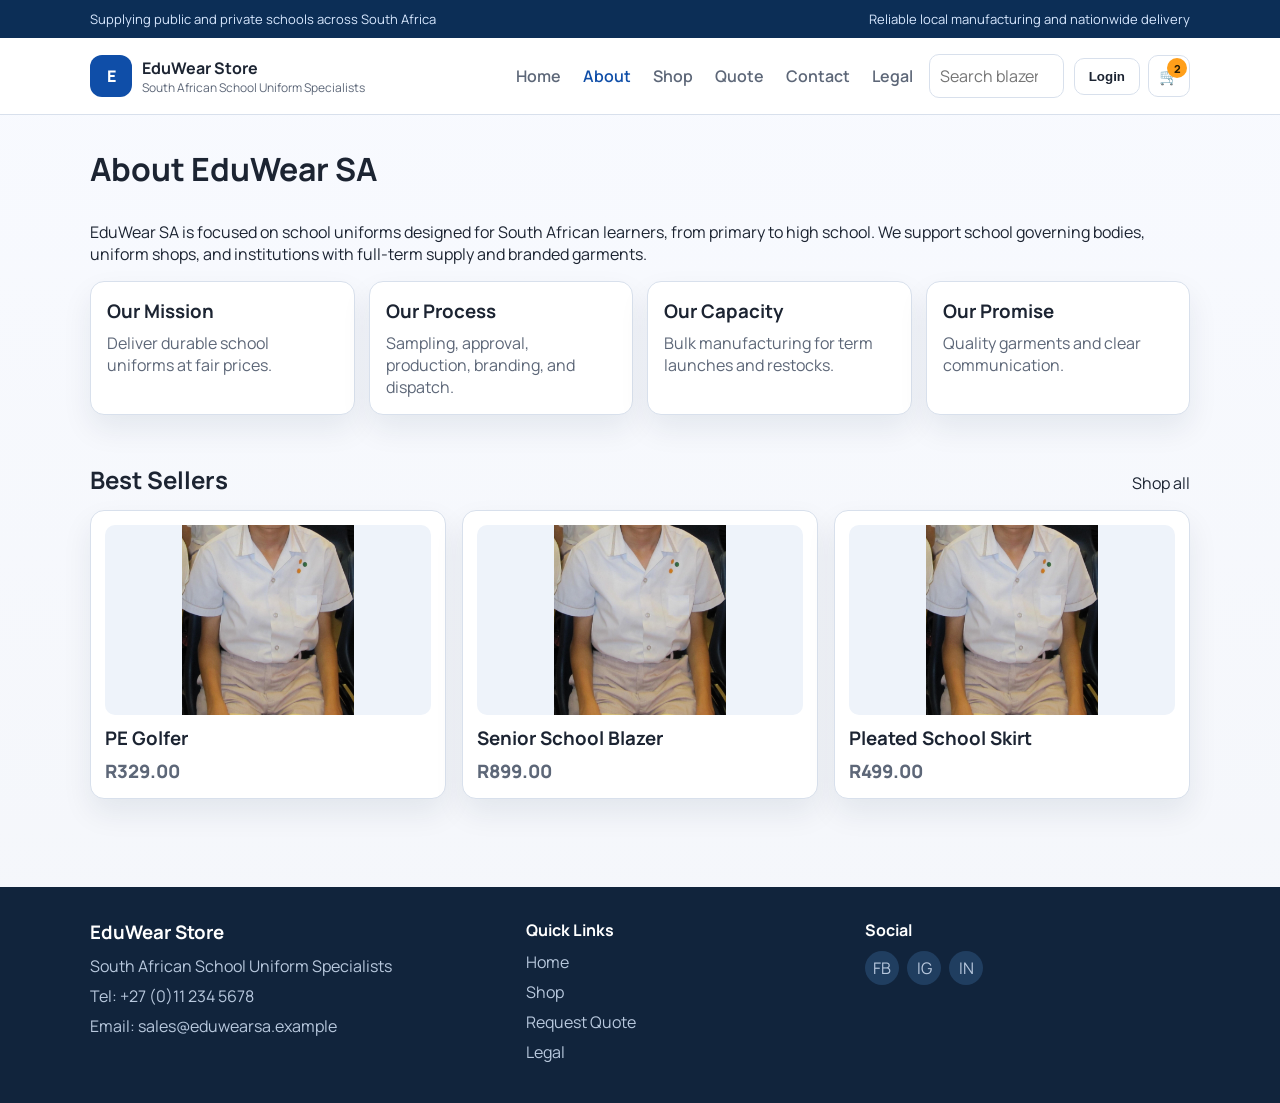
==== about.html @ 90af808d "Add files via upload" ====
<!DOCTYPE html>
<html lang="en">
<head>
  <meta charset="UTF-8">
  <meta name="viewport" content="width=device-width, initial-scale=1.0">
  <title>About | EduWear Store</title>
  <link rel="preconnect" href="https://fonts.googleapis.com">
  <link rel="preconnect" href="https://fonts.gstatic.com" crossorigin>
  <link href="https://fonts.googleapis.com/css2?family=Manrope:wght@400;500;600;700;800&display=swap" rel="stylesheet">
  <link rel="stylesheet" href="styles.css">
</head>
<body>
  <div class="topbar"><div class="container topbar-wrap"><p>Supplying public and private schools across South Africa</p><p>Reliable local manufacturing and nationwide delivery</p></div></div>
  <header class="site-header"><div class="container nav-wrap"><a class="brand" href="index.html"><span class="brand-mark">E</span><div><strong>EduWear Store</strong><small>South African School Uniform Specialists</small></div></a><button class="menu-toggle" aria-expanded="false" aria-controls="site-nav" aria-label="Toggle menu"><span></span><span></span><span></span></button><nav id="site-nav" class="site-nav"><a href="index.html">Home</a><a class="active" href="about.html">About</a><a href="shop.html">Shop</a><a href="quote.html">Quote</a><a href="contact.html">Contact</a><a href="legal.html">Legal</a></nav><div class="header-search"><input type="search" placeholder="Search blazers, jerseys, golfers..."></div><div class="nav-actions"><button class="btn btn-outline" type="button">Login</button><a class="cart-btn" href="#"><span>&#128722;</span><span class="badge">2</span></a></div></div></header>

  <main class="section">
    <div class="container">
      <div class="section-head"><h1>About EduWear SA</h1></div>
      <p>EduWear SA is focused on school uniforms designed for South African learners, from primary to high school. We support school governing bodies, uniform shops, and institutions with full-term supply and branded garments.</p>
      <div class="feature-grid top-gap"><article class="feature-card"><h3>Our Mission</h3><p>Deliver durable school uniforms at fair prices.</p></article><article class="feature-card"><h3>Our Process</h3><p>Sampling, approval, production, branding, and dispatch.</p></article><article class="feature-card"><h3>Our Capacity</h3><p>Bulk manufacturing for term launches and restocks.</p></article><article class="feature-card"><h3>Our Promise</h3><p>Quality garments and clear communication.</p></article></div>
      <section class="section top-gap"><div class="section-head"><h2>Best Sellers</h2><a href="shop.html">Shop all</a></div><div class="product-grid"><article class="product-card"><div class="product-image"><img src="assets/images/products/shirt.jpg" alt="Mock PE t-shirt"></div><h3>PE Golfer</h3><p class="price">R329.00</p></article><article class="product-card"><div class="product-image"><img src="assets/images/products/blazer.jpg" alt="Mock blazer"></div><h3>Senior School Blazer</h3><p class="price">R899.00</p></article><article class="product-card"><div class="product-image"><img src="assets/images/products/skirt.jpg" alt="Mock skirt"></div><h3>Pleated School Skirt</h3><p class="price">R499.00</p></article></div></section>
    </div>
  </main>

  <footer class="site-footer"><div class="container footer-grid"><div><h3>EduWear Store</h3><p>South African School Uniform Specialists</p><p>Tel: +27 (0)11 234 5678</p><p>Email: sales@eduwearsa.example</p></div><div><h4>Quick Links</h4><a href="index.html">Home</a><a href="shop.html">Shop</a><a href="quote.html">Request Quote</a><a href="legal.html">Legal</a></div><div><h4>Social</h4><div class="socials"><a href="#">FB</a><a href="#">IG</a><a href="#">IN</a></div></div></div></footer>
  <script src="main.js"></script>
</body>
</html>
---- styles.css ----
:root {
  --bg: #f4f6fa;
  --surface: #ffffff;
  --surface-soft: #edf2f8;
  --text: #1c2432;
  --muted: #5d6778;
  --brand: #0f4ea8;
  --brand-dark: #0b3b7d;
  --accent: #ff9f1a;
  --border: #d8e0ec;
  --shadow: 0 14px 30px rgba(15, 35, 70, 0.08);
  --radius: 14px;
}
* {
  box-sizing: border-box;
}

html, body {
  width: 100%;
  max-width: 100%;
  overflow-x: hidden;
}

img {
  max-width: 100%;
  height: auto;
  display: block;
}

body { margin: 0; font-family: "Manrope", system-ui, sans-serif; color: var(--text); background: linear-gradient(180deg, #f8faff 0%, var(--bg) 100%); }
a { color: inherit; text-decoration: none; }
.container { width: min(68.75rem, calc(100% - 2rem)); margin: 0 auto; }
.topbar { background: #0c2e56; color: #d8e8ff; font-size: 13px; }
.topbar-wrap { min-height: 38px; display: flex; gap: 12px; align-items: center; justify-content: space-between; flex-wrap: wrap; }
.topbar-wrap p { margin: 0; }
.site-header { position: sticky; top: 0; z-index: 50; background: rgba(255, 255, 255, 0.96); backdrop-filter: blur(8px); border-bottom: 1px solid var(--border); }
.nav-wrap { min-height: 76px; display: flex; align-items: center; justify-content: space-between; gap: 10px; flex-wrap: wrap; }
.nav-wrap > * { min-width: 0; }
.brand { display: inline-flex; align-items: center; gap: 10px; min-width: 0; flex: 1 1 auto; }
.brand > div { min-width: 0; }
.brand-mark { width: 42px; height: 42px; border-radius: 12px; display: grid; place-items: center; background: var(--brand); color: #fff; font-weight: 800; }
.brand small { display: block; color: var(--muted); font-size: 12px; }
.menu-toggle { width: 42px; height: 42px; border: 1px solid var(--border); border-radius: 8px; background: #fff; display: grid; place-items: center; gap: 3px; }
.menu-toggle span { display: block; width: 18px; height: 2px; background: var(--text); }
.site-nav { position: fixed; top: 76px; left: 0; right: 0; display: none; flex-direction: column; background: #fff; border-bottom: 1px solid var(--border); padding: 10px 4%; }
.site-nav.is-open { display: flex; }
.site-nav a { padding: 11px 6px; border-bottom: 1px solid #edf2f7; color: var(--muted); font-weight: 600; }
.site-nav a.active { color: var(--brand); }
.header-search { display: none; flex: 1; min-width: 0; max-width: none; }
.header-search input { flex: 1; min-width: 0; }
.nav-actions { display: inline-flex; align-items: center; gap: 8px; }
input, textarea, select { width: 100%; border: 1px solid var(--border); border-radius: 10px; padding: 10px; font: inherit; }
.btn { border: 0; border-radius: 10px; padding: 10px 14px; font-weight: 700; cursor: pointer; }
.btn-primary { background: var(--brand); color: #fff; }
.btn-primary:hover { background: var(--brand-dark); }
.btn-outline { border: 1px solid var(--border); background: #fff; color: var(--text); }
.btn-secondary { background: #15385f; color: #fff; }
.cart-btn { position: relative; width: 42px; height: 42px; border-radius: 10px; border: 1px solid var(--border); background: #fff; display: grid; place-items: center; }
.badge { position: absolute; top: 2px; right: 2px; min-width: 20px; height: 20px; border-radius: 999px; background: var(--accent); color: #291c03; font-size: 11px; font-weight: 800; display: grid; place-items: center; }
.section { padding: 32px 0; }
.section-soft { background: var(--surface-soft); }
.section-head { display: flex; align-items: baseline; justify-content: space-between; gap: 10px; }
.section-head h1, .section-head h2 { margin: 0 0 14px; }
.hero { padding: 38px 0 24px; }
.hero-grid { display: grid; gap: 16px; }
.hero h1 { margin: 10px 0; font-size: clamp(2rem, 5vw, 3.1rem); }
.eyebrow { margin: 0; color: var(--brand); font-weight: 800; }
.hero p { color: var(--muted); }
.hero-panel { background: linear-gradient(140deg, #0d3f7b, #0f62b9); color: #fff; padding: 24px; border-radius: var(--radius); box-shadow: var(--shadow); }
.hero-actions { display: flex; flex-wrap: wrap; gap: 10px; }
.category-grid, .feature-grid, .footer-grid, .checkout-grid { display: grid; gap: 14px; }
.product-grid { display: grid; grid-template-columns: repeat(auto-fit, minmax(220px, 1fr)); gap: 16px; }
.card, .category-tile, .product-card, .feature-card, .accordion-item { background: var(--surface); border: 1px solid var(--border); border-radius: var(--radius); box-shadow: var(--shadow); }
.category-tile, .feature-card, .card { padding: 16px; }
.category-tile h3, .feature-card h3 { margin: 0 0 8px; }
.category-tile p, .feature-card p, .product-card p { margin: 0; color: var(--muted); }
.product-card { padding: 14px; transition: transform 0.18s ease, box-shadow 0.18s ease; }
.product-card:hover { transform: translateY(-4px); box-shadow: 0 20px 32px rgba(13, 37, 75, 0.14); }
.product-image {
  height: 190px;
  border-radius: 10px;
  overflow: hidden;
  background: #eef3fa;
  display: flex;
  align-items: center;
  justify-content: center;
}
.product-image img {
  width: 100%;
  height: 100%;
  object-fit: contain;
  object-position: center;
  display: block;
}
.rating { margin-top: 10px; color: #e88a00; font-weight: 700; font-size: 0.9rem; }
.rating span { color: var(--muted); font-weight: 600; }
.product-card h3 { margin: 10px 0 7px; }
.product-card ul { margin: 10px 0; padding-left: 18px; color: var(--muted); }
.price { margin: 8px 0; color: var(--brand); font-size: 1.15rem; font-weight: 800; }
.actions { display: flex; gap: 8px; flex-wrap: wrap; }
.promo-strip { padding: 22px 0; }
.promo-wrap { background: linear-gradient(130deg, #123d68, #1774c8); color: #fff; border-radius: var(--radius); padding: 20px; display: flex; align-items: center; justify-content: space-between; gap: 12px; }
.shop-layout { display: flex; gap: 20px; }
.filters { flex: 0 0 280px; max-width: 280px; }
.products { flex: 1; min-width: 0; }
.filter-sidebar { padding: 14px; width: 100%; }
.filter-head { display: flex; align-items: center; justify-content: space-between; margin-bottom: 8px; }
.filter-head h2 { margin: 0; font-size: 1.05rem; }
.filter-group { border-top: 1px solid #e8eef7; padding: 10px 0; }
.filter-group summary { cursor: pointer; font-weight: 700; }
.filter-group label { display: flex; align-items: center; gap: 8px; margin: 8px 0; color: var(--muted); font-size: 14px; }
.filter-group input[type="checkbox"] { width: 15px; height: 15px; margin: 0; }
.catalog-controls { padding: 10px 12px; display: flex; align-items: center; justify-content: space-between; gap: 10px; flex-wrap: wrap; }
.catalog-controls p { margin: 0; }
.mobile-filter-btn { display: inline-flex; }
.sort-controls { display: flex; gap: 8px; flex-wrap: wrap; }
.sort-controls label { display: inline-flex; align-items: center; gap: 8px; font-size: 13px; color: var(--muted); }
.sort-controls select { width: auto; min-width: 150px; }
.chips { display: flex; gap: 8px; flex-wrap: wrap; }
.chip { border: 1px solid var(--border); border-radius: 999px; background: #fff; padding: 9px 12px; font-weight: 600; color: var(--muted); }
.chip.active { background: var(--brand); border-color: var(--brand); color: #fff; }
.breadcrumbs { display: flex; gap: 8px; align-items: center; margin-bottom: 10px; color: var(--muted); font-size: 13px; }
.form-grid { display: grid; gap: 12px; }
.form-grid label { display: grid; gap: 6px; font-weight: 600; }
.full { grid-column: 1 / -1; }
.accordion-trigger { width: 100%; border: 0; text-align: left; background: transparent; padding: 16px; cursor: pointer; font-weight: 800; }
.accordion-content { display: none; padding: 0 16px 16px; color: var(--muted); }
.accordion-item.open .accordion-content { display: block; }
.site-footer { margin-top: 24px; background: #11243c; color: #dbe7f7; padding: 32px 0; }
.site-footer h3, .site-footer h4 { margin: 0 0 10px; color: #fff; }
.site-footer p, .site-footer a { display: block; margin: 0 0 8px; color: #b8c8dd; }
.socials { display: flex; gap: 8px; }
.socials a { width: 34px; height: 34px; border-radius: 50%; background: #203e60; display: grid; place-items: center; }
.modal { position: fixed; inset: 0; display: none; align-items: center; justify-content: center; background: rgba(5, 16, 33, 0.56); z-index: 70; padding: 16px; }
.modal.show { display: flex; }
.modal-panel { width: min(520px, 100%); background: #fff; border: 1px solid var(--border); border-radius: var(--radius); padding: 18px; }
.modal-close { float: right; border: 0; background: transparent; font-size: 24px; cursor: pointer; }
.top-gap { margin-top: 16px; }

@media (max-width: 767px) {
  body {
    font-size: 15px;
  }

  .container { width: min(68.75rem, calc(100% - 1.5rem)); }

  .topbar-wrap {
    justify-content: center;
    text-align: center;
    min-height: 34px;
  }

  .topbar-wrap p:last-child {
    display: none;
  }

  .nav-wrap {
    min-height: 70px;
    gap: 8px;
  }

  .brand {
    min-width: 0;
  }

  .brand small {
    font-size: 11px;
  }

  .btn,
  .chip,
  input,
  select,
  textarea {
    min-height: 44px;
  }

  .section {
    padding: 24px 0;
  }

  .hero {
    padding: 26px 0 16px;
  }

  .hero h1 {
    font-size: clamp(1.55rem, 6vw, 2.2rem);
  }

  .hero-actions .btn {
    flex: 1 1 100%;
    text-align: center;
  }

  .promo-wrap {
    flex-direction: column;
    align-items: flex-start;
  }

  .promo-wrap .btn {
    width: 100%;
    text-align: center;
  }

  .site-nav {
    top: 70px;
    max-height: calc(100vh - 70px);
    overflow-y: auto;
    box-shadow: 0 12px 24px rgba(9, 27, 57, 0.16);
  }

  .product-image {
    height: 180px;
  }

  .actions {
    display: flex;
    flex-direction: column;
    width: 100%;
    gap: 8px;
  }

  .actions .btn {
    width: 100%;
    min-width: 0;
    min-height: 42px;
    text-align: center;
    display: inline-flex;
    align-items: center;
    justify-content: center;
    white-space: nowrap;
    font-size: 15px;
    line-height: 1;
  }

  .actions .btn-primary {
    color: #ffffff;
  }

  .chips {
    flex-wrap: nowrap;
    overflow-x: auto;
    padding-bottom: 4px;
    scrollbar-width: thin;
  }

  .chip {
    white-space: nowrap;
  }

  .shop-layout #shop-filters {
    display: none;
    max-width: 100%;
  }

  .shop-layout #shop-filters.is-open {
    display: block;
  }

  .catalog-controls {
    align-items: stretch;
  }

  .catalog-controls p {
    width: 100%;
  }

  .sort-controls {
    width: 100%;
  }

  .sort-controls label {
    width: 100%;
  }

  .sort-controls select {
    min-width: 0;
    width: 100%;
  }

  .site-footer {
    padding-bottom: 26px;
  }
}

@media (min-width: 768px) {
  .menu-toggle { display: none; }
  .site-nav { position: static; display: flex; flex-direction: row; border: 0; padding: 0; background: transparent; gap: 10px; min-width: 0; }
  .site-nav a { border: 0; padding: 8px 6px; }
  .nav-wrap { flex-wrap: nowrap; }
  .header-search { display: block; }
  .hero-grid { grid-template-columns: 1.25fr 1fr; align-items: center; }
  .category-grid { grid-template-columns: repeat(5, minmax(0, 1fr)); }
  .feature-grid { grid-template-columns: repeat(4, minmax(0, 1fr)); }
  .footer-grid { grid-template-columns: 1.3fr 1fr 1fr; }
  .mobile-filter-btn { display: none; }
  .shop-layout #shop-filters { display: block; }
  .filter-sidebar { position: sticky; top: 98px; }
  .form-grid.cols-2, .checkout-grid { grid-template-columns: repeat(2, minmax(0, 1fr)); }
}

@media (max-width: 900px) {
  .shop-layout {
    flex-direction: column;
  }

  .filters {
    width: 100%;
    max-width: 100%;
    flex: 1;
  }
}

@media (min-width: 901px) {
  .shop-layout {
    align-items: flex-start;
  }
}
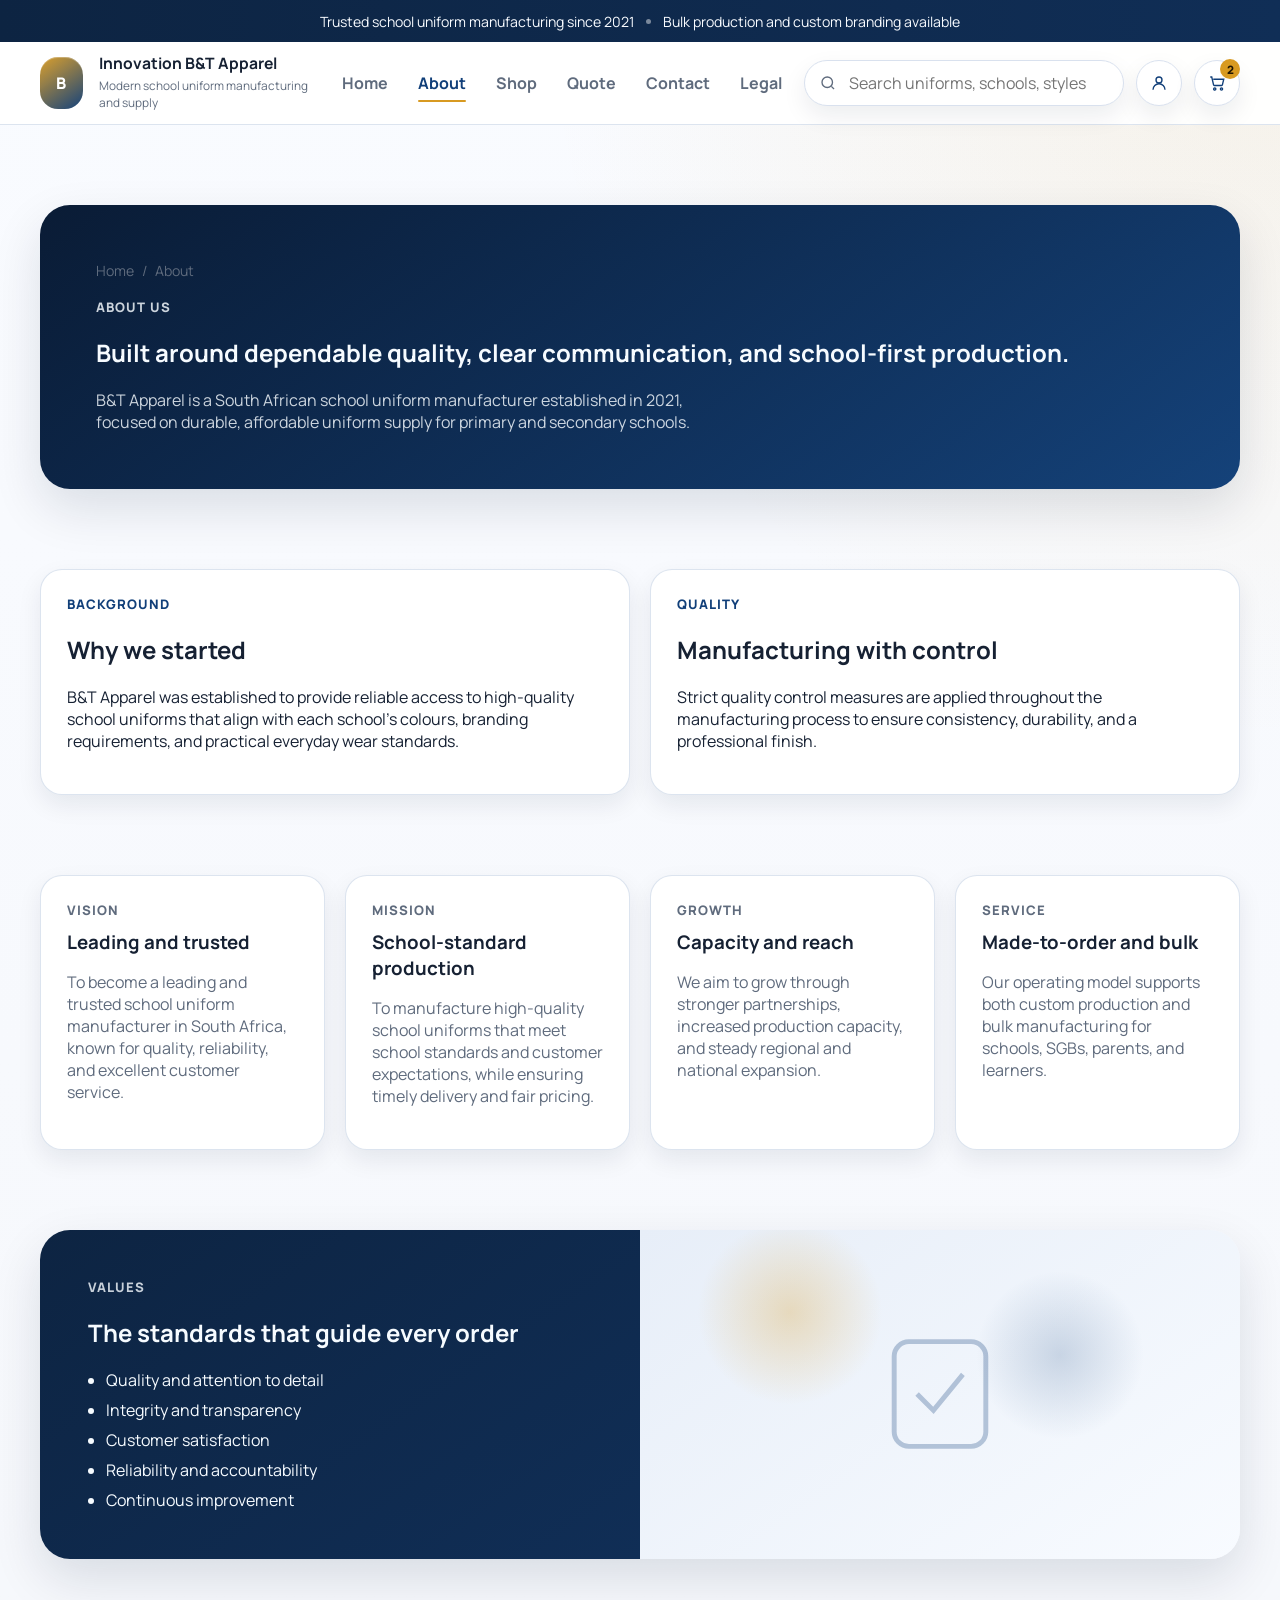
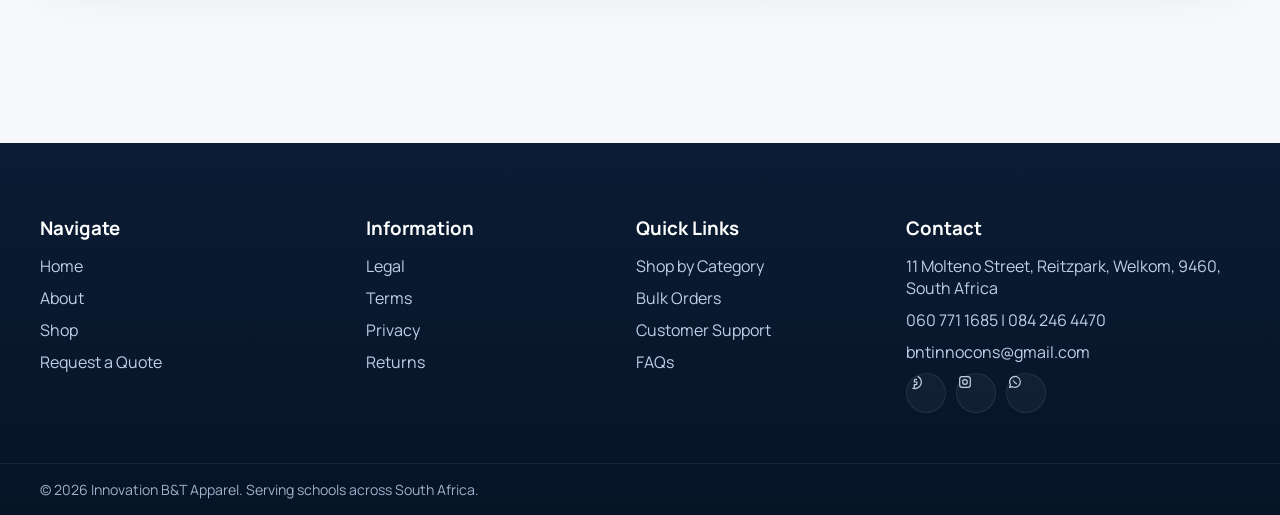
==== commit dbf704ad: "Add files via upload" ====
--- a/about.html
+++ b/about.html
@@ -3,29 +3,146 @@
 <head>
   <meta charset="UTF-8">
   <meta name="viewport" content="width=device-width, initial-scale=1.0">
-  <title>About | EduWear Store</title>
+  <title>About | B&amp;T Apparel</title>
   <link rel="preconnect" href="https://fonts.googleapis.com">
   <link rel="preconnect" href="https://fonts.gstatic.com" crossorigin>
   <link href="https://fonts.googleapis.com/css2?family=Manrope:wght@400;500;600;700;800&display=swap" rel="stylesheet">
   <link rel="stylesheet" href="styles.css">
 </head>
 <body>
-  <div class="topbar"><div class="container topbar-wrap"><p>Supplying public and private schools across South Africa</p><p>Reliable local manufacturing and nationwide delivery</p></div></div>
-  <header class="site-header"><div class="container nav-wrap"><a class="brand" href="index.html"><span class="brand-mark">E</span><div><strong>EduWear Store</strong><small>South African School Uniform Specialists</small></div></a><button class="menu-toggle" aria-expanded="false" aria-controls="site-nav" aria-label="Toggle menu"><span></span><span></span><span></span></button><nav id="site-nav" class="site-nav"><a href="index.html">Home</a><a class="active" href="about.html">About</a><a href="shop.html">Shop</a><a href="quote.html">Quote</a><a href="contact.html">Contact</a><a href="legal.html">Legal</a></nav><div class="header-search"><input type="search" placeholder="Search blazers, jerseys, golfers..."></div><div class="nav-actions"><button class="btn btn-outline" type="button">Login</button><a class="cart-btn" href="#"><span>&#128722;</span><span class="badge">2</span></a></div></div></header>
+  <div class="promo-bar">
+    <div class="container promo-inner">
+      <p>Trusted school uniform manufacturing since 2021</p>
+      <span class="promo-divider" aria-hidden="true"></span>
+      <p>Bulk production and custom branding available</p>
+    </div>
+  </div>
 
-  <main class="section">
-    <div class="container">
-      <div class="section-head"><h1>About EduWear SA</h1></div>
-      <p>EduWear SA is focused on school uniforms designed for South African learners, from primary to high school. We support school governing bodies, uniform shops, and institutions with full-term supply and branded garments.</p>
-      <div class="feature-grid top-gap"><article class="feature-card"><h3>Our Mission</h3><p>Deliver durable school uniforms at fair prices.</p></article><article class="feature-card"><h3>Our Process</h3><p>Sampling, approval, production, branding, and dispatch.</p></article><article class="feature-card"><h3>Our Capacity</h3><p>Bulk manufacturing for term launches and restocks.</p></article><article class="feature-card"><h3>Our Promise</h3><p>Quality garments and clear communication.</p></article></div>
-      <section class="section top-gap"><div class="section-head"><h2>Best Sellers</h2><a href="shop.html">Shop all</a></div><div class="product-grid"><article class="product-card"><div class="product-image"><img src="assets/images/products/shirt.jpg" alt="Mock PE t-shirt"></div><h3>PE Golfer</h3><p class="price">R329.00</p></article><article class="product-card"><div class="product-image"><img src="assets/images/products/blazer.jpg" alt="Mock blazer"></div><h3>Senior School Blazer</h3><p class="price">R899.00</p></article><article class="product-card"><div class="product-image"><img src="assets/images/products/skirt.jpg" alt="Mock skirt"></div><h3>Pleated School Skirt</h3><p class="price">R499.00</p></article></div></section>
+  <header class="site-header">
+    <div class="container header-shell">
+      <a class="brand" href="index.html"><span class="brand-mark">B</span><span class="brand-copy"><strong>Innovation B&amp;T Apparel</strong><small>Modern school uniform manufacturing and supply</small></span></a>
+      <nav class="nav-links" aria-label="Primary">
+        <a href="index.html">Home</a>
+        <a class="active" href="about.html">About</a>
+        <a href="shop.html">Shop</a>
+        <a href="quote.html">Quote</a>
+        <a href="contact.html">Contact</a>
+        <a href="legal.html">Legal</a>
+      </nav>
+      <div class="header-tools">
+        <label class="search-shell"><svg viewBox="0 0 24 24" fill="none" stroke="currentColor" stroke-width="1.8"><circle cx="11" cy="11" r="7"></circle><path d="m20 20-3.5-3.5"></path></svg><input type="search" placeholder="Search uniforms, schools, styles"></label>
+        <button class="icon-btn" type="button" aria-label="Account"><svg viewBox="0 0 24 24" fill="none" stroke="currentColor" stroke-width="1.8"><path d="M20 21a8 8 0 0 0-16 0"></path><circle cx="12" cy="8" r="4"></circle></svg></button>
+        <a class="icon-btn cart-btn" href="#" aria-label="Cart"><svg viewBox="0 0 24 24" fill="none" stroke="currentColor" stroke-width="1.8"><circle cx="9" cy="20" r="1.5"></circle><circle cx="18" cy="20" r="1.5"></circle><path d="M3 4h2l2.4 10.5a1 1 0 0 0 1 .8h9.8a1 1 0 0 0 1-.8L21 7H7"></path></svg><span class="badge">2</span></a>
+      </div>
+      <div class="mobile-actions">
+        <a class="icon-btn cart-btn" href="#" aria-label="Cart"><svg viewBox="0 0 24 24" fill="none" stroke="currentColor" stroke-width="1.8"><circle cx="9" cy="20" r="1.5"></circle><circle cx="18" cy="20" r="1.5"></circle><path d="M3 4h2l2.4 10.5a1 1 0 0 0 1 .8h9.8a1 1 0 0 0 1-.8L21 7H7"></path></svg><span class="badge">2</span></a>
+        <button class="menu-toggle" type="button" aria-label="Open menu" aria-expanded="false" data-menu-toggle><span></span><span></span><span></span></button>
+      </div>
     </div>
+  </header>
+
+  <aside class="drawer" data-mobile-drawer>
+    <div class="drawer-backdrop" data-drawer-backdrop></div>
+    <div class="drawer-panel">
+      <div class="drawer-top"><div class="brand-copy"><strong>Innovation B&amp;T Apparel</strong><small>School uniform eCommerce</small></div><button class="drawer-close" type="button" data-drawer-close aria-label="Close menu">&times;</button></div>
+      <label class="drawer-search"><svg viewBox="0 0 24 24" fill="none" stroke="currentColor" stroke-width="1.8"><circle cx="11" cy="11" r="7"></circle><path d="m20 20-3.5-3.5"></path></svg><input type="search" placeholder="Search uniforms"></label>
+      <nav class="drawer-nav" aria-label="Mobile navigation">
+        <a href="index.html" data-drawer-link>Home</a>
+        <a href="about.html" data-drawer-link>About</a>
+        <a href="shop.html" data-drawer-link>Shop</a>
+        <a href="quote.html" data-drawer-link>Quote</a>
+        <a href="contact.html" data-drawer-link>Contact</a>
+        <a href="legal.html" data-drawer-link>Legal</a>
+      </nav>
+    </div>
+  </aside>
+
+  <main class="page-main">
+    <section class="section-tight">
+      <div class="container">
+        <div class="hero-banner">
+          <div class="breadcrumbs"><a href="index.html">Home</a><span>/</span><span>About</span></div>
+          <p class="section-label">About Us</p>
+          <h1>Built around dependable quality, clear communication, and school-first production.</h1>
+          <p>B&amp;T Apparel is a South African school uniform manufacturer established in 2021, focused on durable, affordable uniform supply for primary and secondary schools.</p>
+        </div>
+      </div>
+    </section>
+
+    <section class="section-tight">
+      <div class="container info-grid">
+        <article class="card">
+          <p class="section-label">Background</p>
+          <h2>Why we started</h2>
+          <p>B&amp;T Apparel was established to provide reliable access to high-quality school uniforms that align with each school&rsquo;s colours, branding requirements, and practical everyday wear standards.</p>
+        </article>
+        <article class="card">
+          <p class="section-label">Quality</p>
+          <h2>Manufacturing with control</h2>
+          <p>Strict quality control measures are applied throughout the manufacturing process to ensure consistency, durability, and a professional finish.</p>
+        </article>
+      </div>
+    </section>
+
+    <section class="section-tight">
+      <div class="container feature-grid">
+        <article class="feature-card">
+          <p class="section-label">Vision</p>
+          <h3>Leading and trusted</h3>
+          <p>To become a leading and trusted school uniform manufacturer in South Africa, known for quality, reliability, and excellent customer service.</p>
+        </article>
+        <article class="feature-card">
+          <p class="section-label">Mission</p>
+          <h3>School-standard production</h3>
+          <p>To manufacture high-quality school uniforms that meet school standards and customer expectations, while ensuring timely delivery and fair pricing.</p>
+        </article>
+        <article class="feature-card">
+          <p class="section-label">Growth</p>
+          <h3>Capacity and reach</h3>
+          <p>We aim to grow through stronger partnerships, increased production capacity, and steady regional and national expansion.</p>
+        </article>
+        <article class="feature-card">
+          <p class="section-label">Service</p>
+          <h3>Made-to-order and bulk</h3>
+          <p>Our operating model supports both custom production and bulk manufacturing for schools, SGBs, parents, and learners.</p>
+        </article>
+      </div>
+    </section>
+
+    <section class="section-tight">
+      <div class="container">
+        <div class="split-section">
+          <div class="split-copy">
+            <p class="section-label">Values</p>
+            <h2>The standards that guide every order</h2>
+            <ul class="list-clean">
+              <li>Quality and attention to detail</li>
+              <li>Integrity and transparency</li>
+              <li>Customer satisfaction</li>
+              <li>Reliability and accountability</li>
+              <li>Continuous improvement</li>
+            </ul>
+          </div>
+          <div class="split-media" aria-hidden="true">
+            <svg viewBox="0 0 220 220" fill="none" stroke="currentColor" stroke-width="6"><rect x="54" y="46" width="112" height="128" rx="18"></rect><path d="m82 110 20 20 36-44"></path></svg>
+          </div>
+        </div>
+      </div>
+    </section>
   </main>
 
-  <footer class="site-footer"><div class="container footer-grid"><div><h3>EduWear Store</h3><p>South African School Uniform Specialists</p><p>Tel: +27 (0)11 234 5678</p><p>Email: sales@eduwearsa.example</p></div><div><h4>Quick Links</h4><a href="index.html">Home</a><a href="shop.html">Shop</a><a href="quote.html">Request Quote</a><a href="legal.html">Legal</a></div><div><h4>Social</h4><div class="socials"><a href="#">FB</a><a href="#">IG</a><a href="#">IN</a></div></div></div></footer>
+  <footer class="site-footer">
+    <div class="container footer-main">
+      <div class="footer-grid">
+        <div class="footer-block"><h3>Navigate</h3><a href="index.html">Home</a><a href="about.html">About</a><a href="shop.html">Shop</a><a href="quote.html">Request a Quote</a></div>
+        <div class="footer-block"><h3>Information</h3><a href="legal.html">Legal</a><a href="legal/terms.html">Terms</a><a href="legal/privacy.html">Privacy</a><a href="legal/returns.html">Returns</a></div>
+        <div class="footer-block"><h3>Quick Links</h3><a href="shop.html">Shop by Category</a><a href="quote.html">Bulk Orders</a><a href="contact.html">Customer Support</a><a href="legal/faq.html">FAQs</a></div>
+        <div class="footer-block"><h3>Contact</h3><p>11 Molteno Street, Reitzpark, Welkom, 9460, South Africa</p><p>060 771 1685 | 084 246 4470</p><p>bntinnocons@gmail.com</p><div class="social-row"><a class="social-link" href="#" aria-label="Facebook"><svg viewBox="0 0 24 24" fill="none" stroke="currentColor" stroke-width="1.8"><path d="M15 8h-2a2 2 0 0 0-2 2v2h4l-.6 4H11v5"></path><path d="M16 3.5A9.5 9.5 0 1 1 8 21"></path></svg></a><a class="social-link" href="#" aria-label="Instagram"><svg viewBox="0 0 24 24" fill="none" stroke="currentColor" stroke-width="1.8"><rect x="4" y="4" width="16" height="16" rx="4"></rect><circle cx="12" cy="12" r="3.5"></circle><path d="M17.5 6.5h.01"></path></svg></a><a class="social-link" href="#" aria-label="WhatsApp"><svg viewBox="0 0 24 24" fill="none" stroke="currentColor" stroke-width="1.8"><path d="M20 12a8 8 0 0 1-11.7 7L4 20l1.2-4.1A8 8 0 1 1 20 12Z"></path><path d="M9.5 9.5c1 3 2.5 4.5 5.5 5.5"></path></svg></a></div></div>
+      </div>
+    </div>
+    <div class="copyright-strip"><div class="container">© 2026 Innovation B&amp;T Apparel. Serving schools across South Africa.</div></div>
+  </footer>
+
   <script src="main.js"></script>
 </body>
-</html>
-
-
-
+</html>
--- a/styles.css
+++ b/styles.css
@@ -1,318 +1,1346 @@
 :root {
-  --bg: #f4f6fa;
+  --bg: #f5f7fb;
   --surface: #ffffff;
-  --surface-soft: #edf2f8;
-  --text: #1c2432;
-  --muted: #5d6778;
-  --brand: #0f4ea8;
-  --brand-dark: #0b3b7d;
-  --accent: #ff9f1a;
-  --border: #d8e0ec;
-  --shadow: 0 14px 30px rgba(15, 35, 70, 0.08);
-  --radius: 14px;
-}
+  --surface-alt: #e9eef7;
+  --surface-dark: #0d2442;
+  --surface-dark-2: #102e56;
+  --text: #162133;
+  --muted: #5f6b7d;
+  --line: #d9e1ee;
+  --primary: #113f79;
+  --primary-strong: #0b2f5a;
+  --accent: #d89a21;
+  --accent-strong: #be8212;
+  --success: #1c8a68;
+  --shadow-sm: 0 10px 24px rgba(8, 24, 48, 0.08);
+  --shadow-md: 0 20px 50px rgba(8, 24, 48, 0.12);
+  --radius-sm: 14px;
+  --radius-md: 22px;
+  --radius-lg: 30px;
+  --container: min(1200px, calc(100% - 32px));
+  --space-1: 8px;
+  --space-2: 12px;
+  --space-3: 16px;
+  --space-4: 20px;
+  --space-5: 28px;
+  --space-6: 40px;
+  --space-7: 56px;
+  --space-8: 72px;
+}
+
 * {
   box-sizing: border-box;
 }
 
-html, body {
+html,
+body {
   width: 100%;
   max-width: 100%;
   overflow-x: hidden;
 }
 
-img {
+body {
+  margin: 0;
+  font-family: "Manrope", "Segoe UI", sans-serif;
+  color: var(--text);
+  background:
+    radial-gradient(circle at top right, rgba(216, 154, 33, 0.1), transparent 30%),
+    linear-gradient(180deg, #f9fbff 0%, var(--bg) 100%);
+}
+
+img,
+svg {
+  display: block;
   max-width: 100%;
+}
+
+a {
+  color: inherit;
+  text-decoration: none;
+}
+
+button,
+input,
+textarea,
+select {
+  font: inherit;
+}
+
+button {
+  cursor: pointer;
+}
+
+a:focus-visible,
+button:focus-visible,
+input:focus-visible,
+select:focus-visible,
+textarea:focus-visible,
+summary:focus-visible {
+  outline: 3px solid rgba(216, 154, 33, 0.35);
+  outline-offset: 2px;
+}
+
+.container {
+  width: var(--container);
+  margin: 0 auto;
+}
+
+.promo-bar {
+  background: linear-gradient(90deg, var(--surface-dark), var(--surface-dark-2));
+  color: #f8fbff;
+  font-size: 0.88rem;
+}
+
+.promo-inner {
+  min-height: 42px;
+  display: flex;
+  align-items: center;
+  justify-content: center;
+  gap: var(--space-2);
+  text-align: center;
+}
+
+.promo-inner p {
+  margin: 0;
+  white-space: nowrap;
+}
+
+.promo-divider {
+  width: 5px;
+  height: 5px;
+  border-radius: 50%;
+  background: rgba(255, 255, 255, 0.45);
+}
+
+.site-header {
+  position: sticky;
+  top: 0;
+  z-index: 100;
+  background: rgba(255, 255, 255, 0.95);
+  border-bottom: 1px solid rgba(217, 225, 238, 0.9);
+  backdrop-filter: blur(12px);
+}
+
+.header-shell {
+  min-height: 82px;
+  display: grid;
+  grid-template-columns: auto 1fr auto;
+  gap: var(--space-3);
+  align-items: center;
+}
+
+.brand {
+  display: inline-flex;
+  align-items: center;
+  gap: var(--space-3);
+  min-width: 0;
+}
+
+.brand-mark {
+  width: 52px;
+  height: 52px;
+  border-radius: 18px;
+  display: grid;
+  place-items: center;
+  font-weight: 800;
+  color: #fff;
+  background:
+    linear-gradient(145deg, rgba(216, 154, 33, 0.95), rgba(17, 63, 121, 0.98));
+  box-shadow: inset 0 1px 0 rgba(255, 255, 255, 0.28);
+}
+
+.brand-copy {
+  min-width: 0;
+}
+
+.brand-copy strong {
+  display: block;
+  font-size: 0.98rem;
+  line-height: 1.1;
+}
+
+.brand-copy small {
+  display: block;
+  margin-top: 4px;
+  color: var(--muted);
+  font-size: 0.74rem;
+}
+
+.nav-links {
+  display: none;
+  align-items: center;
+  justify-content: center;
+  gap: clamp(10px, 1.4vw, 18px);
+}
+
+.nav-links a {
+  padding: 10px 6px;
+  color: var(--muted);
+  font-weight: 700;
+  position: relative;
+}
+
+.nav-links a.active,
+.nav-links a:hover {
+  color: var(--primary);
+}
+
+.nav-links a.active::after,
+.nav-links a:hover::after {
+  content: "";
+  position: absolute;
+  left: 6px;
+  right: 6px;
+  bottom: 2px;
+  height: 2px;
+  border-radius: 999px;
+  background: var(--accent);
+}
+
+.header-tools {
+  display: none;
+  align-items: center;
+  gap: var(--space-2);
+}
+
+.search-shell {
+  display: flex;
+  align-items: center;
+  gap: var(--space-2);
+  min-width: min(320px, 32vw);
+  padding: 0 14px;
+  height: 46px;
+  border: 1px solid var(--line);
+  border-radius: 999px;
+  background: #fff;
+  box-shadow: var(--shadow-sm);
+}
+
+.search-shell svg {
+  width: 18px;
+  height: 18px;
+  color: var(--muted);
+  flex: 0 0 auto;
+}
+
+.search-shell input {
+  width: 100%;
+  border: 0;
+  padding: 0;
+  background: transparent;
+  color: var(--text);
+}
+
+.icon-btn {
+  width: 46px;
+  height: 46px;
+  border: 1px solid var(--line);
+  border-radius: 999px;
+  display: grid;
+  place-items: center;
+  background: #fff;
+  box-shadow: var(--shadow-sm);
+  color: var(--primary);
+}
+
+.icon-btn svg {
+  width: 18px;
+  height: 18px;
+}
+
+.cart-btn {
+  position: relative;
+}
+
+.badge {
+  position: absolute;
+  top: -2px;
+  right: -1px;
+  min-width: 20px;
+  height: 20px;
+  padding: 0 4px;
+  border-radius: 999px;
+  display: grid;
+  place-items: center;
+  background: var(--accent);
+  color: #1e1402;
+  font-size: 0.72rem;
+  font-weight: 800;
+}
+
+.mobile-actions {
+  display: inline-flex;
+  align-items: center;
+  gap: var(--space-2);
+}
+
+.menu-toggle {
+  width: 46px;
+  height: 46px;
+  border: 1px solid var(--line);
+  border-radius: 14px;
+  background: #fff;
+  display: grid;
+  place-items: center;
+  gap: 4px;
+  box-shadow: var(--shadow-sm);
+}
+
+.menu-toggle span {
+  width: 18px;
+  height: 2px;
+  border-radius: 999px;
+  background: var(--text);
+}
+
+.drawer {
+  position: fixed;
+  inset: 0;
+  z-index: 120;
+  visibility: hidden;
+  pointer-events: none;
+}
+
+.drawer.is-open {
+  visibility: visible;
+  pointer-events: auto;
+}
+
+.drawer-backdrop {
+  position: absolute;
+  inset: 0;
+  background: rgba(8, 22, 42, 0.48);
+  opacity: 0;
+  transition: opacity 0.25s ease;
+}
+
+.drawer-panel {
+  position: absolute;
+  top: 0;
+  right: 0;
+  width: min(92vw, 360px);
+  height: 100%;
+  padding: 24px;
+  background: #fff;
+  box-shadow: var(--shadow-md);
+  transform: translateX(100%);
+  transition: transform 0.25s ease;
+  display: flex;
+  flex-direction: column;
+  gap: var(--space-4);
+}
+
+.drawer.is-open .drawer-backdrop {
+  opacity: 1;
+}
+
+.drawer.is-open .drawer-panel {
+  transform: translateX(0);
+}
+
+.drawer-top {
+  display: flex;
+  align-items: center;
+  justify-content: space-between;
+  gap: var(--space-3);
+}
+
+.drawer-close {
+  width: 42px;
+  height: 42px;
+  border-radius: 12px;
+  border: 1px solid var(--line);
+  background: #fff;
+}
+
+.drawer-nav {
+  display: grid;
+  gap: 4px;
+}
+
+.drawer-nav a {
+  padding: 12px 0;
+  border-bottom: 1px solid var(--line);
+  font-weight: 700;
+}
+
+.drawer-search {
+  display: flex;
+  align-items: center;
+  gap: 10px;
+  border: 1px solid var(--line);
+  border-radius: 999px;
+  padding: 0 14px;
+  height: 48px;
+  background: var(--bg);
+}
+
+.drawer-search input {
+  width: 100%;
+  border: 0;
+  background: transparent;
+  padding: 0;
+}
+
+.page-main {
+  padding: var(--space-6) 0 var(--space-8);
+}
+
+.section {
+  padding: var(--space-7) 0;
+}
+
+.section-tight {
+  padding: var(--space-6) 0;
+}
+
+.surface-panel {
+  background: rgba(255, 255, 255, 0.88);
+  border: 1px solid rgba(217, 225, 238, 0.85);
+  border-radius: var(--radius-md);
+  box-shadow: var(--shadow-sm);
+}
+
+.card,
+.feature-card,
+.category-tile,
+.step-card,
+.footer-card {
+  background: var(--surface);
+  border: 1px solid rgba(217, 225, 238, 0.9);
+  border-radius: var(--radius-md);
+  box-shadow: var(--shadow-sm);
+}
+
+.card,
+.feature-card,
+.category-tile,
+.step-card {
+  padding: clamp(18px, 2vw, 28px);
+}
+
+.top-gap {
+  margin-top: var(--space-4);
+}
+
+.section-label {
+  margin: 0 0 10px;
+  color: var(--primary);
+  font-size: 0.82rem;
+  font-weight: 800;
+  letter-spacing: 0.08em;
+  text-transform: uppercase;
+}
+
+.section-head {
+  display: flex;
+  flex-wrap: wrap;
+  align-items: end;
+  justify-content: space-between;
+  gap: var(--space-3);
+  margin-bottom: var(--space-5);
+}
+
+.section-head h1,
+.section-head h2,
+.section-head h3 {
+  margin: 0;
+  line-height: 1.1;
+  letter-spacing: -0.02em;
+}
+
+.section-head p {
+  margin: 10px 0 0;
+  max-width: 58ch;
+  color: var(--muted);
+}
+
+.section-link {
+  color: var(--primary);
+  font-weight: 800;
+}
+
+.title-stack {
+  display: grid;
+  gap: 8px;
+}
+
+.title-rule {
+  width: 86px;
+  height: 3px;
+  border-radius: 999px;
+  background: linear-gradient(90deg, var(--accent), rgba(216, 154, 33, 0));
+}
+
+.hero-shell {
+  position: relative;
+  overflow: hidden;
+  border-radius: var(--radius-lg);
+  min-height: clamp(480px, 70vw, 620px);
+  background:
+    linear-gradient(120deg, rgba(9, 26, 51, 0.82), rgba(17, 63, 121, 0.5)),
+    radial-gradient(circle at top right, rgba(216, 154, 33, 0.22), transparent 30%),
+    linear-gradient(140deg, #102847, #1a4c88 58%, #214d7c);
+  box-shadow: var(--shadow-md);
+}
+
+.hero-shell::before,
+.hero-shell::after {
+  content: "";
+  position: absolute;
+  border-radius: 50%;
+  background: rgba(255, 255, 255, 0.07);
+}
+
+.hero-shell::before {
+  width: 280px;
+  height: 280px;
+  top: -70px;
+  right: -40px;
+}
+
+.hero-shell::after {
+  width: 180px;
+  height: 180px;
+  bottom: 50px;
+  left: 18%;
+}
+
+.hero-shell .container {
+  position: relative;
+  z-index: 1;
+  min-height: inherit;
+  display: grid;
+  align-items: center;
+}
+
+.hero-layout {
+  display: grid;
+  gap: var(--space-5);
+  padding: clamp(28px, 4vw, 48px) 0;
+}
+
+.hero-copy {
+  max-width: 44ch;
+  color: #f6fbff;
+}
+
+.hero-copy h1 {
+  margin: 0 0 14px;
+  font-size: clamp(2.1rem, 5vw, 4.2rem);
+  line-height: 0.98;
+}
+
+.hero-copy p {
+  margin: 0;
+  color: rgba(246, 251, 255, 0.86);
+  font-size: clamp(1rem, 1.4vw, 1.14rem);
+}
+
+.hero-card {
+  width: min(100%, 430px);
+  margin-left: auto;
+  padding: clamp(20px, 3vw, 32px);
+  background: rgba(255, 255, 255, 0.96);
+  border: 1px solid rgba(255, 255, 255, 0.7);
+  border-radius: var(--radius-lg);
+  box-shadow: var(--shadow-md);
+}
+
+.hero-card h2 {
+  margin: 0 0 12px;
+  font-size: clamp(1.4rem, 2vw, 2rem);
+}
+
+.hero-card p {
+  margin: 0 0 18px;
+  color: var(--muted);
+}
+
+.btn-row {
+  display: flex;
+  flex-wrap: wrap;
+  gap: 12px;
+}
+
+.btn {
+  min-height: 48px;
+  padding: 12px 18px;
+  border-radius: 999px;
+  border: 1px solid transparent;
+  font-weight: 800;
+  display: inline-flex;
+  align-items: center;
+  justify-content: center;
+  gap: 8px;
+  transition: transform 0.18s ease, box-shadow 0.18s ease, background 0.18s ease, color 0.18s ease;
+}
+
+.btn:hover {
+  transform: translateY(-1px);
+}
+
+.btn-primary {
+  background: var(--primary);
+  color: #fff;
+  box-shadow: 0 14px 28px rgba(17, 63, 121, 0.22);
+}
+
+.btn-primary:hover {
+  background: var(--primary-strong);
+}
+
+.btn-secondary {
+  background: transparent;
+  color: var(--primary);
+  border-color: rgba(17, 63, 121, 0.2);
+}
+
+.btn-secondary:hover {
+  background: rgba(17, 63, 121, 0.06);
+}
+
+.btn-accent {
+  background: var(--accent);
+  color: #241600;
+  box-shadow: 0 14px 28px rgba(216, 154, 33, 0.25);
+}
+
+.btn-accent:hover {
+  background: var(--accent-strong);
+}
+
+.chip-row {
+  display: flex;
+  gap: var(--space-3);
+  overflow-x: auto;
+  padding-bottom: 6px;
+  scrollbar-width: thin;
+}
+
+.chip-row::-webkit-scrollbar {
+  height: 6px;
+}
+
+.chip-row::-webkit-scrollbar-thumb {
+  background: rgba(17, 63, 121, 0.2);
+  border-radius: 999px;
+}
+
+.category-tile {
+  min-width: 150px;
+  display: grid;
+  gap: 12px;
+  align-content: start;
+}
+
+.icon-wrap {
+  width: 46px;
+  height: 46px;
+  border-radius: 14px;
+  display: grid;
+  place-items: center;
+  background: rgba(17, 63, 121, 0.08);
+  color: var(--primary);
+}
+
+.icon-wrap svg {
+  width: 22px;
+  height: 22px;
+}
+
+.category-tile strong {
+  display: block;
+  line-height: 1.2;
+}
+
+.category-tile span {
+  color: var(--muted);
+  font-size: 0.9rem;
+}
+
+.audience-grid,
+.feature-grid,
+.stats-grid,
+.footer-grid {
+  display: grid;
+  gap: var(--space-4);
+}
+
+.audience-card {
+  display: grid;
+  gap: var(--space-4);
+}
+
+.audience-hero {
+  width: 64px;
+  height: 64px;
+  border-radius: 20px;
+  display: grid;
+  place-items: center;
+  background: linear-gradient(145deg, rgba(17, 63, 121, 0.1), rgba(216, 154, 33, 0.16));
+  color: var(--primary);
+}
+
+.audience-hero svg {
+  width: 30px;
+  height: 30px;
+}
+
+.audience-card h3,
+.feature-card h3,
+.product-card h3,
+.step-card h3,
+.footer-card h3 {
+  margin: 0;
+}
+
+.audience-card p,
+.feature-card p,
+.product-card p,
+.step-card p,
+.muted {
+  color: var(--muted);
+}
+
+.product-grid {
+  display: grid;
+  gap: var(--space-4);
+}
+
+.product-card {
+  overflow: hidden;
+}
+
+.product-media {
+  aspect-ratio: 4 / 3;
+  border-bottom: 1px solid rgba(217, 225, 238, 0.9);
+  background:
+    linear-gradient(145deg, rgba(17, 63, 121, 0.08), rgba(216, 154, 33, 0.14)),
+    linear-gradient(180deg, #f6f8fc, #e8eef7);
+  position: relative;
+}
+
+.product-media svg {
+  position: absolute;
+  inset: 0;
+  margin: auto;
+  width: 84px;
+  height: 84px;
+  color: rgba(17, 63, 121, 0.42);
+}
+
+.product-body {
+  padding: 20px;
+  display: grid;
+  gap: 12px;
+}
+
+.product-meta {
+  display: flex;
+  flex-wrap: wrap;
+  gap: 8px;
+  font-size: 0.86rem;
+  color: var(--muted);
+}
+
+.price {
+  margin: 0;
+  color: var(--primary);
+  font-size: 1.08rem;
+  font-weight: 800;
+}
+
+.split-section {
+  display: grid;
+  gap: 0;
+  overflow: hidden;
+  border-radius: var(--radius-lg);
+  box-shadow: var(--shadow-md);
+}
+
+.split-copy {
+  padding: clamp(24px, 4vw, 48px);
+  background: linear-gradient(145deg, var(--surface-dark), var(--surface-dark-2));
+  color: #f6fbff;
+}
+
+.split-copy p {
+  color: rgba(246, 251, 255, 0.8);
+}
+
+.split-media {
+  min-height: 280px;
+  background:
+    radial-gradient(circle at 25% 25%, rgba(216, 154, 33, 0.28), transparent 18%),
+    radial-gradient(circle at 70% 38%, rgba(17, 63, 121, 0.18), transparent 18%),
+    linear-gradient(145deg, #e7eef8, #f8fbff);
+  position: relative;
+}
+
+.split-media svg {
+  position: absolute;
+  inset: 0;
+  margin: auto;
+  width: min(180px, 42%);
   height: auto;
+  color: rgba(17, 63, 121, 0.28);
+}
+
+.steps-band {
+  background: linear-gradient(135deg, #0d2442, #163a68);
+  color: #f6fbff;
+}
+
+.steps-grid {
+  display: grid;
+  gap: var(--space-4);
+}
+
+.step-card {
+  background: rgba(255, 255, 255, 0.04);
+  border-color: rgba(255, 255, 255, 0.08);
+  box-shadow: none;
+}
+
+.step-number {
+  margin-bottom: 18px;
+  color: rgba(216, 154, 33, 0.92);
+  font-size: clamp(2rem, 4vw, 3.3rem);
+  font-weight: 800;
+  line-height: 1;
+}
+
+.help-band {
+  background: linear-gradient(90deg, rgba(216, 154, 33, 0.16), rgba(216, 154, 33, 0.28));
+  border-top: 1px solid rgba(216, 154, 33, 0.35);
+  border-bottom: 1px solid rgba(216, 154, 33, 0.35);
+}
+
+.help-wrap {
+  display: flex;
+  flex-wrap: wrap;
+  align-items: center;
+  justify-content: space-between;
+  gap: var(--space-3);
+  padding: 22px 0;
+}
+
+.hero-banner {
+  padding: clamp(28px, 5vw, 56px);
+  border-radius: var(--radius-lg);
+  background:
+    linear-gradient(145deg, rgba(9, 26, 51, 0.88), rgba(17, 63, 121, 0.78)),
+    linear-gradient(135deg, #102847, #214d7c);
+  color: #f6fbff;
+  box-shadow: var(--shadow-md);
+}
+
+.hero-banner p {
+  margin: 14px 0 0;
+  max-width: 60ch;
+  color: rgba(246, 251, 255, 0.82);
+}
+
+.breadcrumbs {
+  display: flex;
+  flex-wrap: wrap;
+  gap: 8px;
+  align-items: center;
+  margin-bottom: 18px;
+  color: var(--muted);
+  font-size: 0.88rem;
+}
+
+.shop-layout {
+  display: grid;
+  gap: var(--space-5);
+}
+
+.shop-shell {
+  display: grid;
+  grid-template-rows: auto 1fr;
+  gap: var(--space-5);
+}
+
+.shop-topbar {
+  min-width: 0;
+}
+
+.shop-main {
+  display: grid;
+  grid-template-columns: 1fr;
+  gap: var(--space-5);
+  min-width: 0;
+}
+
+.filter-toggle {
+  width: 100%;
+  justify-content: center;
+}
+
+.filter-card {
+  padding: 20px;
+}
+
+.filter-head {
+  display: flex;
+  align-items: center;
+  justify-content: space-between;
+  gap: var(--space-3);
+  margin-bottom: 8px;
+}
+
+.filter-head h2 {
+  margin: 0;
+  font-size: 1.04rem;
+}
+
+.filter-group {
+  border-top: 1px solid rgba(217, 225, 238, 0.9);
+  padding: 14px 0;
+}
+
+.filter-group summary {
+  cursor: pointer;
+  font-weight: 800;
+  list-style: none;
+}
+
+.filter-group summary::-webkit-details-marker {
+  display: none;
+}
+
+.filter-group label {
+  display: flex;
+  align-items: center;
+  gap: 10px;
+  margin-top: 12px;
+  color: var(--muted);
+  font-size: 0.94rem;
+}
+
+.filter-group input[type="checkbox"] {
+  width: 16px;
+  height: 16px;
+  margin: 0;
+  accent-color: var(--primary);
+}
+
+.filters-mobile {
+  display: none;
+}
+
+.filters-mobile.is-open {
   display: block;
 }
 
-body { margin: 0; font-family: "Manrope", system-ui, sans-serif; color: var(--text); background: linear-gradient(180deg, #f8faff 0%, var(--bg) 100%); }
-a { color: inherit; text-decoration: none; }
-.container { width: min(68.75rem, calc(100% - 2rem)); margin: 0 auto; }
-.topbar { background: #0c2e56; color: #d8e8ff; font-size: 13px; }
-.topbar-wrap { min-height: 38px; display: flex; gap: 12px; align-items: center; justify-content: space-between; flex-wrap: wrap; }
-.topbar-wrap p { margin: 0; }
-.site-header { position: sticky; top: 0; z-index: 50; background: rgba(255, 255, 255, 0.96); backdrop-filter: blur(8px); border-bottom: 1px solid var(--border); }
-.nav-wrap { min-height: 76px; display: flex; align-items: center; justify-content: space-between; gap: 10px; flex-wrap: wrap; }
-.nav-wrap > * { min-width: 0; }
-.brand { display: inline-flex; align-items: center; gap: 10px; min-width: 0; flex: 1 1 auto; }
-.brand > div { min-width: 0; }
-.brand-mark { width: 42px; height: 42px; border-radius: 12px; display: grid; place-items: center; background: var(--brand); color: #fff; font-weight: 800; }
-.brand small { display: block; color: var(--muted); font-size: 12px; }
-.menu-toggle { width: 42px; height: 42px; border: 1px solid var(--border); border-radius: 8px; background: #fff; display: grid; place-items: center; gap: 3px; }
-.menu-toggle span { display: block; width: 18px; height: 2px; background: var(--text); }
-.site-nav { position: fixed; top: 76px; left: 0; right: 0; display: none; flex-direction: column; background: #fff; border-bottom: 1px solid var(--border); padding: 10px 4%; }
-.site-nav.is-open { display: flex; }
-.site-nav a { padding: 11px 6px; border-bottom: 1px solid #edf2f7; color: var(--muted); font-weight: 600; }
-.site-nav a.active { color: var(--brand); }
-.header-search { display: none; flex: 1; min-width: 0; max-width: none; }
-.header-search input { flex: 1; min-width: 0; }
-.nav-actions { display: inline-flex; align-items: center; gap: 8px; }
-input, textarea, select { width: 100%; border: 1px solid var(--border); border-radius: 10px; padding: 10px; font: inherit; }
-.btn { border: 0; border-radius: 10px; padding: 10px 14px; font-weight: 700; cursor: pointer; }
-.btn-primary { background: var(--brand); color: #fff; }
-.btn-primary:hover { background: var(--brand-dark); }
-.btn-outline { border: 1px solid var(--border); background: #fff; color: var(--text); }
-.btn-secondary { background: #15385f; color: #fff; }
-.cart-btn { position: relative; width: 42px; height: 42px; border-radius: 10px; border: 1px solid var(--border); background: #fff; display: grid; place-items: center; }
-.badge { position: absolute; top: 2px; right: 2px; min-width: 20px; height: 20px; border-radius: 999px; background: var(--accent); color: #291c03; font-size: 11px; font-weight: 800; display: grid; place-items: center; }
-.section { padding: 32px 0; }
-.section-soft { background: var(--surface-soft); }
-.section-head { display: flex; align-items: baseline; justify-content: space-between; gap: 10px; }
-.section-head h1, .section-head h2 { margin: 0 0 14px; }
-.hero { padding: 38px 0 24px; }
-.hero-grid { display: grid; gap: 16px; }
-.hero h1 { margin: 10px 0; font-size: clamp(2rem, 5vw, 3.1rem); }
-.eyebrow { margin: 0; color: var(--brand); font-weight: 800; }
-.hero p { color: var(--muted); }
-.hero-panel { background: linear-gradient(140deg, #0d3f7b, #0f62b9); color: #fff; padding: 24px; border-radius: var(--radius); box-shadow: var(--shadow); }
-.hero-actions { display: flex; flex-wrap: wrap; gap: 10px; }
-.category-grid, .feature-grid, .footer-grid, .checkout-grid { display: grid; gap: 14px; }
-.product-grid { display: grid; grid-template-columns: repeat(auto-fit, minmax(220px, 1fr)); gap: 16px; }
-.card, .category-tile, .product-card, .feature-card, .accordion-item { background: var(--surface); border: 1px solid var(--border); border-radius: var(--radius); box-shadow: var(--shadow); }
-.category-tile, .feature-card, .card { padding: 16px; }
-.category-tile h3, .feature-card h3 { margin: 0 0 8px; }
-.category-tile p, .feature-card p, .product-card p { margin: 0; color: var(--muted); }
-.product-card { padding: 14px; transition: transform 0.18s ease, box-shadow 0.18s ease; }
-.product-card:hover { transform: translateY(-4px); box-shadow: 0 20px 32px rgba(13, 37, 75, 0.14); }
-.product-image {
-  height: 190px;
-  border-radius: 10px;
+.filters-overlay {
+  display: none;
+}
+
+.pills {
+  display: flex;
+  gap: 10px;
+  overflow-x: auto;
+  padding-bottom: 6px;
+  scrollbar-width: thin;
+}
+
+.pill {
+  padding: 10px 16px;
+  border-radius: 999px;
+  border: 1px solid rgba(17, 63, 121, 0.12);
+  background: #fff;
+  color: var(--muted);
+  font-weight: 700;
+  white-space: nowrap;
+}
+
+.pill.active {
+  background: rgba(17, 63, 121, 0.08);
+  color: var(--primary);
+  border-color: rgba(17, 63, 121, 0.22);
+}
+
+.catalog-stack {
+  display: grid;
+  gap: var(--space-6);
+  min-width: 0;
+}
+
+.form-grid {
+  display: grid;
+  gap: var(--space-3);
+}
+
+.form-grid label {
+  display: grid;
+  gap: 8px;
+  font-weight: 700;
+}
+
+.form-grid input,
+.form-grid textarea,
+.form-grid select {
+  width: 100%;
+  min-height: 48px;
+  border: 1px solid var(--line);
+  border-radius: 14px;
+  padding: 12px 14px;
+  color: var(--text);
+  background: #fff;
+}
+
+.form-grid textarea {
+  min-height: 140px;
+  resize: vertical;
+}
+
+.full {
+  grid-column: 1 / -1;
+}
+
+.info-grid {
+  display: grid;
+  gap: var(--space-4);
+}
+
+.list-clean {
+  margin: 0;
+  padding-left: 18px;
+}
+
+.list-clean li + li {
+  margin-top: 8px;
+}
+
+.accordion-stack {
+  display: grid;
+  gap: 14px;
+}
+
+.accordion-item {
   overflow: hidden;
-  background: #eef3fa;
-  display: flex;
-  align-items: center;
-  justify-content: center;
-}
-.product-image img {
+}
+
+.accordion-trigger {
   width: 100%;
-  height: 100%;
-  object-fit: contain;
-  object-position: center;
+  border: 0;
+  background: transparent;
+  padding: 20px;
+  display: flex;
+  align-items: center;
+  justify-content: space-between;
+  gap: var(--space-3);
+  text-align: left;
+  font-weight: 800;
+  color: var(--text);
+}
+
+.accordion-trigger::after {
+  content: "+";
+  font-size: 1.2rem;
+  color: var(--primary);
+}
+
+.accordion-item.open .accordion-trigger::after {
+  content: "−";
+}
+
+.accordion-content {
+  display: none;
+  padding: 0 20px 20px;
+  color: var(--muted);
+}
+
+.accordion-item.open .accordion-content {
   display: block;
 }
-.rating { margin-top: 10px; color: #e88a00; font-weight: 700; font-size: 0.9rem; }
-.rating span { color: var(--muted); font-weight: 600; }
-.product-card h3 { margin: 10px 0 7px; }
-.product-card ul { margin: 10px 0; padding-left: 18px; color: var(--muted); }
-.price { margin: 8px 0; color: var(--brand); font-size: 1.15rem; font-weight: 800; }
-.actions { display: flex; gap: 8px; flex-wrap: wrap; }
-.promo-strip { padding: 22px 0; }
-.promo-wrap { background: linear-gradient(130deg, #123d68, #1774c8); color: #fff; border-radius: var(--radius); padding: 20px; display: flex; align-items: center; justify-content: space-between; gap: 12px; }
-.shop-layout { display: flex; gap: 20px; }
-.filters { flex: 0 0 280px; max-width: 280px; }
-.products { flex: 1; min-width: 0; }
-.filter-sidebar { padding: 14px; width: 100%; }
-.filter-head { display: flex; align-items: center; justify-content: space-between; margin-bottom: 8px; }
-.filter-head h2 { margin: 0; font-size: 1.05rem; }
-.filter-group { border-top: 1px solid #e8eef7; padding: 10px 0; }
-.filter-group summary { cursor: pointer; font-weight: 700; }
-.filter-group label { display: flex; align-items: center; gap: 8px; margin: 8px 0; color: var(--muted); font-size: 14px; }
-.filter-group input[type="checkbox"] { width: 15px; height: 15px; margin: 0; }
-.catalog-controls { padding: 10px 12px; display: flex; align-items: center; justify-content: space-between; gap: 10px; flex-wrap: wrap; }
-.catalog-controls p { margin: 0; }
-.mobile-filter-btn { display: inline-flex; }
-.sort-controls { display: flex; gap: 8px; flex-wrap: wrap; }
-.sort-controls label { display: inline-flex; align-items: center; gap: 8px; font-size: 13px; color: var(--muted); }
-.sort-controls select { width: auto; min-width: 150px; }
-.chips { display: flex; gap: 8px; flex-wrap: wrap; }
-.chip { border: 1px solid var(--border); border-radius: 999px; background: #fff; padding: 9px 12px; font-weight: 600; color: var(--muted); }
-.chip.active { background: var(--brand); border-color: var(--brand); color: #fff; }
-.breadcrumbs { display: flex; gap: 8px; align-items: center; margin-bottom: 10px; color: var(--muted); font-size: 13px; }
-.form-grid { display: grid; gap: 12px; }
-.form-grid label { display: grid; gap: 6px; font-weight: 600; }
-.full { grid-column: 1 / -1; }
-.accordion-trigger { width: 100%; border: 0; text-align: left; background: transparent; padding: 16px; cursor: pointer; font-weight: 800; }
-.accordion-content { display: none; padding: 0 16px 16px; color: var(--muted); }
-.accordion-item.open .accordion-content { display: block; }
-.site-footer { margin-top: 24px; background: #11243c; color: #dbe7f7; padding: 32px 0; }
-.site-footer h3, .site-footer h4 { margin: 0 0 10px; color: #fff; }
-.site-footer p, .site-footer a { display: block; margin: 0 0 8px; color: #b8c8dd; }
-.socials { display: flex; gap: 8px; }
-.socials a { width: 34px; height: 34px; border-radius: 50%; background: #203e60; display: grid; place-items: center; }
-.modal { position: fixed; inset: 0; display: none; align-items: center; justify-content: center; background: rgba(5, 16, 33, 0.56); z-index: 70; padding: 16px; }
-.modal.show { display: flex; }
-.modal-panel { width: min(520px, 100%); background: #fff; border: 1px solid var(--border); border-radius: var(--radius); padding: 18px; }
-.modal-close { float: right; border: 0; background: transparent; font-size: 24px; cursor: pointer; }
-.top-gap { margin-top: 16px; }
+
+.site-footer {
+  background: linear-gradient(180deg, #0a1c34, #071426);
+  color: #d8e4f4;
+  margin-top: var(--space-8);
+}
+
+.footer-main {
+  padding: var(--space-8) 0 var(--space-6);
+}
+
+.footer-grid {
+  grid-template-columns: 1fr;
+}
+
+.footer-block h3,
+.footer-block h4 {
+  margin: 0 0 14px;
+  color: #fff;
+}
+
+.footer-block p,
+.footer-block a {
+  display: block;
+  margin: 0 0 10px;
+  color: #bfd0e6;
+}
+
+.footer-block a:hover {
+  color: #fff;
+}
+
+.social-row {
+  display: flex;
+  gap: 10px;
+  flex-wrap: wrap;
+}
+
+.social-link {
+  width: 40px;
+  height: 40px;
+  border-radius: 999px;
+  display: grid;
+  place-items: center;
+  border: 1px solid rgba(255, 255, 255, 0.08);
+  background: rgba(255, 255, 255, 0.04);
+}
+
+.social-link svg {
+  width: 16px;
+  height: 16px;
+}
+
+.copyright-strip {
+  border-top: 1px solid rgba(255, 255, 255, 0.08);
+  padding: 16px 0;
+  font-size: 0.88rem;
+  color: #9eb1cb;
+}
 
 @media (max-width: 767px) {
-  body {
-    font-size: 15px;
-  }
-
-  .container { width: min(68.75rem, calc(100% - 1.5rem)); }
-
-  .topbar-wrap {
-    justify-content: center;
-    text-align: center;
-    min-height: 34px;
-  }
-
-  .topbar-wrap p:last-child {
+  .promo-inner p {
+    white-space: normal;
+  }
+
+  .promo-divider {
     display: none;
   }
 
-  .nav-wrap {
-    min-height: 70px;
-    gap: 8px;
-  }
-
-  .brand {
+  .header-shell {
+    grid-template-columns: 1fr auto;
+    min-height: 74px;
+  }
+
+  .brand-copy small {
+    max-width: 150px;
+  }
+
+  .hero-layout {
+    grid-template-columns: 1fr;
+  }
+
+  .hero-card {
+    margin-left: 0;
+  }
+
+  .btn-row .btn {
+    flex: 1 1 100%;
+  }
+
+  .section,
+  .page-main {
+    padding-top: var(--space-6);
+    padding-bottom: var(--space-6);
+  }
+
+  .help-wrap .btn {
+    width: 100%;
+  }
+
+  .shop-layout > .filter-card {
+    display: none;
+  }
+}
+
+@media (max-width: 899px) {
+  .shop-main {
+    grid-template-columns: 1fr;
+  }
+}
+
+@media (min-width: 768px) {
+  .mobile-actions,
+  .drawer {
+    display: none;
+  }
+
+  .nav-links,
+  .header-tools {
+    display: flex;
+  }
+
+  .hero-layout {
+    grid-template-columns: minmax(0, 1.1fr) minmax(320px, 0.9fr);
+    align-items: end;
+  }
+
+  .audience-grid {
+    grid-template-columns: repeat(2, minmax(0, 1fr));
+  }
+
+  .feature-grid {
+    grid-template-columns: repeat(4, minmax(0, 1fr));
+  }
+
+  .product-grid {
+    grid-template-columns: repeat(2, minmax(0, 1fr));
+  }
+
+  .split-section {
+    grid-template-columns: repeat(2, minmax(0, 1fr));
+  }
+
+  .split-section.reverse .split-copy {
+    order: 2;
+  }
+
+  .split-section.reverse .split-media {
+    order: 1;
+  }
+
+  .steps-grid {
+    grid-template-columns: repeat(2, minmax(0, 1fr));
+  }
+
+  .filters-mobile-wrap,
+  .filter-toggle {
+    display: none;
+  }
+
+  .footer-grid {
+    grid-template-columns: repeat(2, minmax(0, 1fr));
+  }
+
+  .info-grid {
+    grid-template-columns: repeat(2, minmax(0, 1fr));
+  }
+
+  .form-grid.cols-2 {
+    grid-template-columns: repeat(2, minmax(0, 1fr));
+  }
+}
+
+@media (min-width: 900px) {
+  .shop-main {
+    grid-template-columns: 320px minmax(0, 1fr);
+    align-items: start;
+  }
+
+  .shop-main > .filter-card {
+    position: sticky;
+    top: 104px;
+  }
+
+  .shop-main > .catalog-stack {
     min-width: 0;
   }
-
-  .brand small {
-    font-size: 11px;
-  }
-
-  .btn,
-  .chip,
-  input,
-  select,
-  textarea {
-    min-height: 44px;
-  }
-
-  .section {
-    padding: 24px 0;
-  }
-
-  .hero {
-    padding: 26px 0 16px;
-  }
-
-  .hero h1 {
-    font-size: clamp(1.55rem, 6vw, 2.2rem);
-  }
-
-  .hero-actions .btn {
-    flex: 1 1 100%;
-    text-align: center;
-  }
-
-  .promo-wrap {
-    flex-direction: column;
-    align-items: flex-start;
-  }
-
-  .promo-wrap .btn {
-    width: 100%;
-    text-align: center;
-  }
-
-  .site-nav {
-    top: 70px;
-    max-height: calc(100vh - 70px);
-    overflow-y: auto;
-    box-shadow: 0 12px 24px rgba(9, 27, 57, 0.16);
-  }
-
-  .product-image {
-    height: 180px;
-  }
-
-  .actions {
-    display: flex;
-    flex-direction: column;
-    width: 100%;
-    gap: 8px;
-  }
-
-  .actions .btn {
-    width: 100%;
+}
+
+@media (min-width: 980px) {
+  .product-grid {
+    grid-template-columns: repeat(4, minmax(0, 1fr));
+  }
+
+  .catalog-stack .product-grid {
+    grid-template-columns: repeat(auto-fit, minmax(220px, 1fr));
+  }
+
+  .steps-grid {
+    grid-template-columns: repeat(4, minmax(0, 1fr));
+  }
+
+  .footer-grid {
+    grid-template-columns: 1.1fr 0.9fr 0.9fr 1.2fr;
+  }
+}
+
+@media (max-width: 979px) {
+  .feature-grid {
+    grid-template-columns: repeat(2, minmax(0, 1fr));
+  }
+}
+
+@media (max-width: 639px) {
+  .feature-grid,
+  .product-grid,
+  .steps-grid,
+  .footer-grid,
+  .info-grid {
+    grid-template-columns: 1fr;
+  }
+
+  .category-tile {
+    min-width: 138px;
+  }
+
+  .search-shell {
     min-width: 0;
-    min-height: 42px;
-    text-align: center;
-    display: inline-flex;
+  }
+}
+
+.accordion-item.open .accordion-trigger::after {
+  content: "-";
+}
+
+/* ===== Desktop-only extra row (right column) ===== */
+.catalog-toolbar {
+  padding: 16px 18px;
+  display: grid;
+  gap: 12px;
+}
+
+.toolbar-left {
+  display: flex;
+  flex-wrap: wrap;
+  align-items: center;
+  gap: 10px;
+}
+
+.toolbar-right {
+  display: flex;
+  flex-wrap: wrap;
+  align-items: center;
+  justify-content: flex-end;
+  gap: 12px;
+}
+
+.catalog-toolbar .dot {
+  width: 5px;
+  height: 5px;
+  border-radius: 50%;
+  background: rgba(95, 107, 125, 0.6);
+  display: inline-block;
+}
+
+.toolbar-field {
+  display: inline-flex;
+  align-items: center;
+  gap: 10px;
+}
+
+.toolbar-field select {
+  height: 44px;
+  border: 1px solid var(--line);
+  border-radius: 999px;
+  padding: 0 14px;
+  background: #fff;
+  color: var(--text);
+}
+
+/* Make it 2-row layout on desktop so it feels like a “row” above products */
+@media (min-width: 900px) {
+  .catalog-toolbar {
+    grid-template-columns: 1fr auto;
     align-items: center;
-    justify-content: center;
-    white-space: nowrap;
-    font-size: 15px;
-    line-height: 1;
-  }
-
-  .actions .btn-primary {
-    color: #ffffff;
-  }
-
-  .chips {
-    flex-wrap: nowrap;
-    overflow-x: auto;
-    padding-bottom: 4px;
-    scrollbar-width: thin;
-  }
-
-  .chip {
-    white-space: nowrap;
-  }
-
-  .shop-layout #shop-filters {
-    display: none;
-    max-width: 100%;
-  }
-
-  .shop-layout #shop-filters.is-open {
-    display: block;
-  }
-
-  .catalog-controls {
-    align-items: stretch;
-  }
-
-  .catalog-controls p {
-    width: 100%;
-  }
-
-  .sort-controls {
-    width: 100%;
-  }
-
-  .sort-controls label {
-    width: 100%;
-  }
-
-  .sort-controls select {
-    min-width: 0;
-    width: 100%;
-  }
-
-  .site-footer {
-    padding-bottom: 26px;
-  }
-}
-
-@media (min-width: 768px) {
-  .menu-toggle { display: none; }
-  .site-nav { position: static; display: flex; flex-direction: row; border: 0; padding: 0; background: transparent; gap: 10px; min-width: 0; }
-  .site-nav a { border: 0; padding: 8px 6px; }
-  .nav-wrap { flex-wrap: nowrap; }
-  .header-search { display: block; }
-  .hero-grid { grid-template-columns: 1.25fr 1fr; align-items: center; }
-  .category-grid { grid-template-columns: repeat(5, minmax(0, 1fr)); }
-  .feature-grid { grid-template-columns: repeat(4, minmax(0, 1fr)); }
-  .footer-grid { grid-template-columns: 1.3fr 1fr 1fr; }
-  .mobile-filter-btn { display: none; }
-  .shop-layout #shop-filters { display: block; }
-  .filter-sidebar { position: sticky; top: 98px; }
-  .form-grid.cols-2, .checkout-grid { grid-template-columns: repeat(2, minmax(0, 1fr)); }
-}
-
-@media (max-width: 900px) {
-  .shop-layout {
-    flex-direction: column;
-  }
-
-  .filters {
-    width: 100%;
-    max-width: 100%;
-    flex: 1;
-  }
-}
-
-@media (min-width: 901px) {
-  .shop-layout {
-    align-items: flex-start;
-  }
-}
+  }
+}
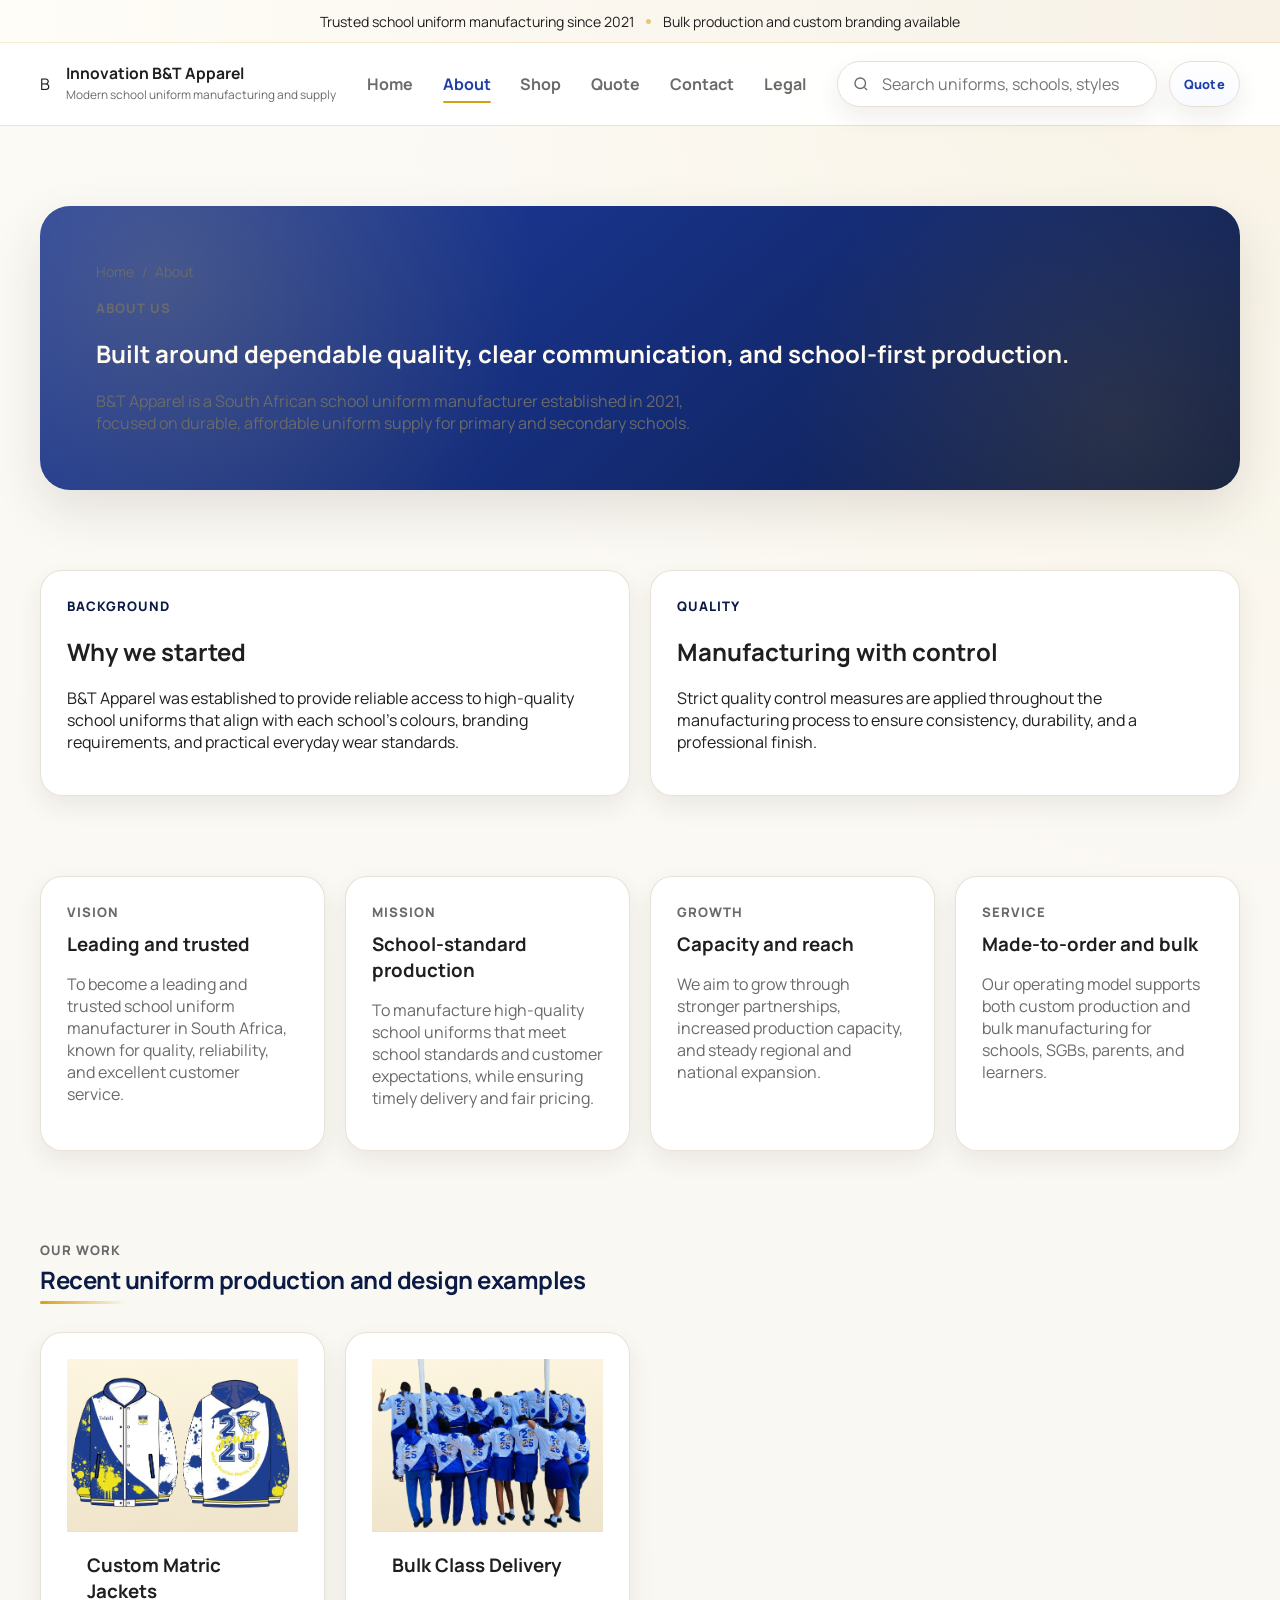
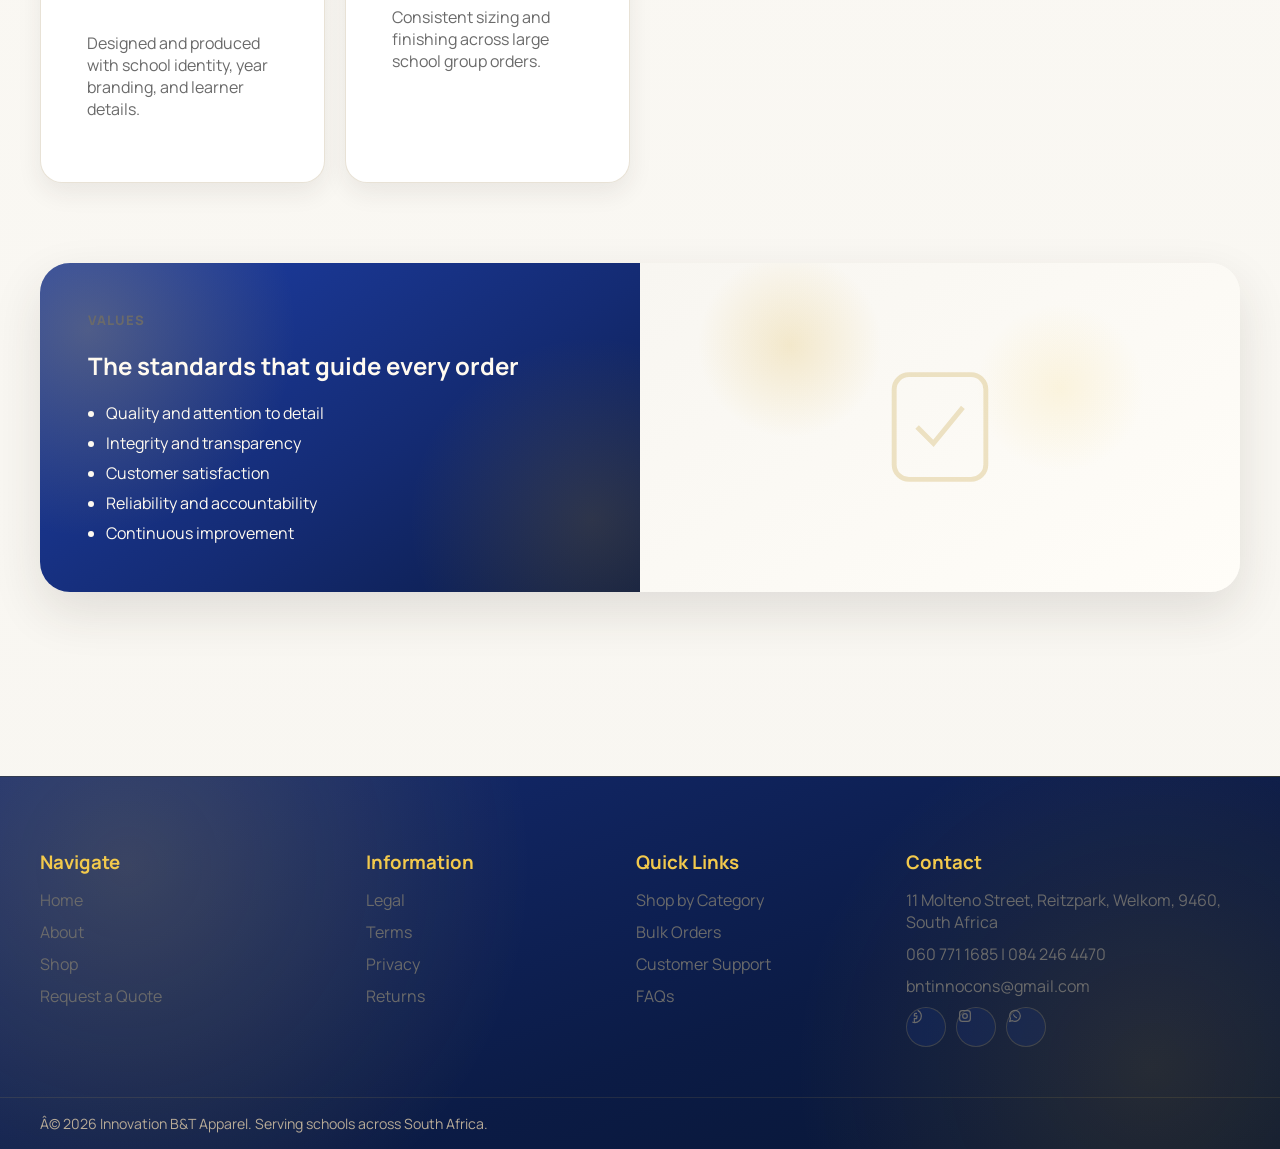
==== commit 56c07d64: "update website changes" ====
--- a/about.html
+++ b/about.html
@@ -1,4 +1,4 @@
-<!DOCTYPE html>
+﻿<!DOCTYPE html>
 <html lang="en">
 <head>
   <meta charset="UTF-8">
@@ -31,11 +31,11 @@
       </nav>
       <div class="header-tools">
         <label class="search-shell"><svg viewBox="0 0 24 24" fill="none" stroke="currentColor" stroke-width="1.8"><circle cx="11" cy="11" r="7"></circle><path d="m20 20-3.5-3.5"></path></svg><input type="search" placeholder="Search uniforms, schools, styles"></label>
-        <button class="icon-btn" type="button" aria-label="Account"><svg viewBox="0 0 24 24" fill="none" stroke="currentColor" stroke-width="1.8"><path d="M20 21a8 8 0 0 0-16 0"></path><circle cx="12" cy="8" r="4"></circle></svg></button>
-        <a class="icon-btn cart-btn" href="#" aria-label="Cart"><svg viewBox="0 0 24 24" fill="none" stroke="currentColor" stroke-width="1.8"><circle cx="9" cy="20" r="1.5"></circle><circle cx="18" cy="20" r="1.5"></circle><path d="M3 4h2l2.4 10.5a1 1 0 0 0 1 .8h9.8a1 1 0 0 0 1-.8L21 7H7"></path></svg><span class="badge">2</span></a>
+        
+        <a class="icon-btn quote-shortcut" href="quote.html" aria-label="Request quotation">Quote</a>
       </div>
       <div class="mobile-actions">
-        <a class="icon-btn cart-btn" href="#" aria-label="Cart"><svg viewBox="0 0 24 24" fill="none" stroke="currentColor" stroke-width="1.8"><circle cx="9" cy="20" r="1.5"></circle><circle cx="18" cy="20" r="1.5"></circle><path d="M3 4h2l2.4 10.5a1 1 0 0 0 1 .8h9.8a1 1 0 0 0 1-.8L21 7H7"></path></svg><span class="badge">2</span></a>
+        <a class="icon-btn quote-shortcut" href="quote.html" aria-label="Request quotation">Quote</a>
         <button class="menu-toggle" type="button" aria-label="Open menu" aria-expanded="false" data-menu-toggle><span></span><span></span><span></span></button>
       </div>
     </div>
@@ -44,7 +44,7 @@
   <aside class="drawer" data-mobile-drawer>
     <div class="drawer-backdrop" data-drawer-backdrop></div>
     <div class="drawer-panel">
-      <div class="drawer-top"><div class="brand-copy"><strong>Innovation B&amp;T Apparel</strong><small>School uniform eCommerce</small></div><button class="drawer-close" type="button" data-drawer-close aria-label="Close menu">&times;</button></div>
+      <div class="drawer-top"><div class="brand-copy"><strong>Innovation B&amp;T Apparel</strong><small>Company profile and quotations</small></div><button class="drawer-close" type="button" data-drawer-close aria-label="Close menu">&times;</button></div>
       <label class="drawer-search"><svg viewBox="0 0 24 24" fill="none" stroke="currentColor" stroke-width="1.8"><circle cx="11" cy="11" r="7"></circle><path d="m20 20-3.5-3.5"></path></svg><input type="search" placeholder="Search uniforms"></label>
       <nav class="drawer-nav" aria-label="Mobile navigation">
         <a href="index.html" data-drawer-link>Home</a>
@@ -111,6 +111,34 @@
 
     <section class="section-tight">
       <div class="container">
+        <div class="section-head">
+          <div class="title-stack">
+            <p class="section-label">Our Work</p>
+            <h2>Recent uniform production and design examples</h2>
+            <div class="title-rule"></div>
+          </div>
+        </div>
+        <div class="product-grid">
+          <article class="card product-card">
+            <div class="product-media"><img src="assets/images/showcase/jackets/white-blue-senior-2025-varsity-jacket.png" alt="Senior varsity jacket design"></div>
+            <div class="product-body">
+              <h3>Custom Matric Jackets</h3>
+              <p>Designed and produced with school identity, year branding, and learner details.</p>
+            </div>
+          </article>
+          <article class="card product-card">
+            <div class="product-media"><img src="assets/images/showcase/groups/blue-senior-2025-uniform-group-photo.png" alt="Delivered class uniform set"></div>
+            <div class="product-body">
+              <h3>Bulk Class Delivery</h3>
+              <p>Consistent sizing and finishing across large school group orders.</p>
+            </div>
+          </article>
+        </div>
+      </div>
+    </section>
+
+    <section class="section-tight">
+      <div class="container">
         <div class="split-section">
           <div class="split-copy">
             <p class="section-label">Values</p>
@@ -137,12 +165,17 @@
         <div class="footer-block"><h3>Navigate</h3><a href="index.html">Home</a><a href="about.html">About</a><a href="shop.html">Shop</a><a href="quote.html">Request a Quote</a></div>
         <div class="footer-block"><h3>Information</h3><a href="legal.html">Legal</a><a href="legal/terms.html">Terms</a><a href="legal/privacy.html">Privacy</a><a href="legal/returns.html">Returns</a></div>
         <div class="footer-block"><h3>Quick Links</h3><a href="shop.html">Shop by Category</a><a href="quote.html">Bulk Orders</a><a href="contact.html">Customer Support</a><a href="legal/faq.html">FAQs</a></div>
-        <div class="footer-block"><h3>Contact</h3><p>11 Molteno Street, Reitzpark, Welkom, 9460, South Africa</p><p>060 771 1685 | 084 246 4470</p><p>bntinnocons@gmail.com</p><div class="social-row"><a class="social-link" href="#" aria-label="Facebook"><svg viewBox="0 0 24 24" fill="none" stroke="currentColor" stroke-width="1.8"><path d="M15 8h-2a2 2 0 0 0-2 2v2h4l-.6 4H11v5"></path><path d="M16 3.5A9.5 9.5 0 1 1 8 21"></path></svg></a><a class="social-link" href="#" aria-label="Instagram"><svg viewBox="0 0 24 24" fill="none" stroke="currentColor" stroke-width="1.8"><rect x="4" y="4" width="16" height="16" rx="4"></rect><circle cx="12" cy="12" r="3.5"></circle><path d="M17.5 6.5h.01"></path></svg></a><a class="social-link" href="#" aria-label="WhatsApp"><svg viewBox="0 0 24 24" fill="none" stroke="currentColor" stroke-width="1.8"><path d="M20 12a8 8 0 0 1-11.7 7L4 20l1.2-4.1A8 8 0 1 1 20 12Z"></path><path d="M9.5 9.5c1 3 2.5 4.5 5.5 5.5"></path></svg></a></div></div>
+        <div class="footer-block"><h3>Contact</h3><p>11 Molteno Street, Reitzpark, Welkom, 9460, South Africa</p><p>060 771 1685 | 084 246 4470</p><p>bntinnocons@gmail.com</p><div class="social-row"><a class="social-link" href="#" aria-label="Facebook"><svg viewBox="0 0 24 24" fill="none" stroke="currentColor" stroke-width="1.8"><path d="M15 8h-2a2 2 0 0 0-2 2v2h4l-.6 4H11v5"></path><path d="M16 3.5A9.5 9.5 0 1 1 8 21"></path></svg></a><a class="social-link" href="#" aria-label="Instagram"><svg viewBox="0 0 24 24" fill="none" stroke="currentColor" stroke-width="1.8"><rect x="4" y="4" width="16" height="16" rx="4"></rect><circle cx="12" cy="12" r="3.5"></circle><path d="M17.5 6.5h.01"></path></svg></a><a class="social-link" href="https://wa.me/27607711685?text=Hello%20B%26T%20Apparel%2C%20I%20would%20like%20a%20quotation." target="_blank" rel="noopener" aria-label="WhatsApp"><svg viewBox="0 0 24 24" fill="none" stroke="currentColor" stroke-width="1.8"><path d="M20 12a8 8 0 0 1-11.7 7L4 20l1.2-4.1A8 8 0 1 1 20 12Z"></path><path d="M9.5 9.5c1 3 2.5 4.5 5.5 5.5"></path></svg></a></div></div>
       </div>
     </div>
-    <div class="copyright-strip"><div class="container">© 2026 Innovation B&amp;T Apparel. Serving schools across South Africa.</div></div>
+    <div class="copyright-strip"><div class="container">Â© 2026 Innovation B&amp;T Apparel. Serving schools across South Africa.</div></div>
   </footer>
 
   <script src="main.js"></script>
+  <script src="assets/js/scroll-anim.js"></script>
 </body>
 </html>
+
+
+
+
--- a/styles.css
+++ b/styles.css
@@ -1,19 +1,32 @@
-:root {
-  --bg: #f5f7fb;
+﻿:root {
+  --bg: #f8f6f1;
   --surface: #ffffff;
-  --surface-alt: #e9eef7;
-  --surface-dark: #0d2442;
-  --surface-dark-2: #102e56;
-  --text: #162133;
-  --muted: #5f6b7d;
-  --line: #d9e1ee;
-  --primary: #113f79;
-  --primary-strong: #0b2f5a;
-  --accent: #d89a21;
-  --accent-strong: #be8212;
-  --success: #1c8a68;
-  --shadow-sm: 0 10px 24px rgba(8, 24, 48, 0.08);
-  --shadow-md: 0 20px 50px rgba(8, 24, 48, 0.12);
+  --surface-alt: #f2ede4;
+  --surface-dark: #2f2a22;
+  --surface-dark-2: #3a3126;
+  --text: #1f1f1f;
+  --muted: #6a6a6a;
+  --line: #e6dfd2;
+  --brand-blue: #1e3fa8;
+  --brand-blue-dark: #142b73;
+  --brand-blue-ink: #0b1b45;
+  --brand-blue-rgb: 30, 63, 168;
+  --brand-blue-dark-rgb: 20, 43, 115;
+  --gold: #d4a017;
+  --gold-strong: #b8890f;
+  --gold-soft: #f2c94c;
+  --gold-rgb: 212, 160, 23;
+  --gold-strong-rgb: 184, 137, 15;
+  --gold-soft-rgb: 242, 201, 76;
+  --gold-gradient: linear-gradient(135deg, var(--gold), var(--gold-strong));
+  --gold-gradient-hover: linear-gradient(135deg, var(--gold-soft), var(--gold));
+  --primary: var(--gold);
+  --primary-strong: var(--gold-strong);
+  --accent: var(--gold);
+  --accent-strong: var(--gold-strong);
+  --success: #7d9a4b;
+  --shadow-sm: 0 10px 24px rgba(47, 42, 34, 0.08);
+  --shadow-md: 0 20px 50px rgba(47, 42, 34, 0.12);
   --radius-sm: 14px;
   --radius-md: 22px;
   --radius-lg: 30px;
@@ -44,8 +57,8 @@
   font-family: "Manrope", "Segoe UI", sans-serif;
   color: var(--text);
   background:
-    radial-gradient(circle at top right, rgba(216, 154, 33, 0.1), transparent 30%),
-    linear-gradient(180deg, #f9fbff 0%, var(--bg) 100%);
+    radial-gradient(circle at top right, rgba(var(--gold-rgb), 0.08), transparent 30%),
+    linear-gradient(180deg, #fcfaf5 0%, var(--bg) 100%);
 }
 
 img,
@@ -76,7 +89,7 @@
 select:focus-visible,
 textarea:focus-visible,
 summary:focus-visible {
-  outline: 3px solid rgba(216, 154, 33, 0.35);
+  outline: 3px solid rgba(var(--gold-rgb), 0.35);
   outline-offset: 2px;
 }
 
@@ -86,8 +99,9 @@
 }
 
 .promo-bar {
-  background: linear-gradient(90deg, var(--surface-dark), var(--surface-dark-2));
-  color: #f8fbff;
+  background: linear-gradient(90deg, #fffdf8, #f7f1e6);
+  color: var(--text);
+  border-bottom: 1px solid rgba(var(--gold-rgb), 0.18);
   font-size: 0.88rem;
 }
 
@@ -109,7 +123,7 @@
   width: 5px;
   height: 5px;
   border-radius: 50%;
-  background: rgba(255, 255, 255, 0.45);
+  background: rgba(var(--gold-rgb), 0.55);
 }
 
 .site-header {
@@ -117,7 +131,7 @@
   top: 0;
   z-index: 100;
   background: rgba(255, 255, 255, 0.95);
-  border-bottom: 1px solid rgba(217, 225, 238, 0.9);
+  border-bottom: 1px solid rgba(230, 223, 210, 0.9);
   backdrop-filter: blur(12px);
 }
 
@@ -136,17 +150,12 @@
   min-width: 0;
 }
 
-.brand-mark {
-  width: 52px;
-  height: 52px;
-  border-radius: 18px;
-  display: grid;
-  place-items: center;
-  font-weight: 800;
-  color: #fff;
-  background:
-    linear-gradient(145deg, rgba(216, 154, 33, 0.95), rgba(17, 63, 121, 0.98));
-  box-shadow: inset 0 1px 0 rgba(255, 255, 255, 0.28);
+.brand-logo {
+  width: 60px;
+  height: 60px;
+  border-radius: 20px;
+  flex: 0 0 60px;
+  object-fit: contain;
 }
 
 .brand-copy {
@@ -182,7 +191,7 @@
 
 .nav-links a.active,
 .nav-links a:hover {
-  color: var(--primary);
+  color: var(--brand-blue);
 }
 
 .nav-links a.active::after,
@@ -194,7 +203,7 @@
   bottom: 2px;
   height: 2px;
   border-radius: 999px;
-  background: var(--accent);
+  background: var(--gold);
 }
 
 .header-tools {
@@ -238,9 +247,9 @@
   border-radius: 999px;
   display: grid;
   place-items: center;
-  background: #fff;
+  background: linear-gradient(180deg, #ffffff, #f8faff);
   box-shadow: var(--shadow-sm);
-  color: var(--primary);
+  color: var(--brand-blue);
 }
 
 .icon-btn svg {
@@ -262,10 +271,116 @@
   border-radius: 999px;
   display: grid;
   place-items: center;
-  background: var(--accent);
-  color: #1e1402;
+  background: var(--gold-gradient);
+  color: #ffffff;
   font-size: 0.72rem;
   font-weight: 800;
+}
+
+.quote-shortcut {
+  width: auto;
+  min-width: 46px;
+  padding: 0 14px;
+  text-decoration: none;
+  font-size: 0.8rem;
+  font-weight: 800;
+  letter-spacing: 0.02em;
+}
+
+.quote-builder .line-items-wrap {
+  border: 1px solid var(--line);
+  border-radius: 12px;
+  padding: 14px;
+  background: #fff;
+}
+
+.line-items-head {
+  display: flex;
+  align-items: center;
+  justify-content: space-between;
+  gap: 12px;
+  margin-bottom: 10px;
+}
+
+.line-items-head h3 {
+  margin: 0;
+  font-size: 1rem;
+}
+
+#qb-items {
+  display: grid;
+  gap: 8px;
+}
+
+.line-item-row {
+  display: grid;
+  grid-template-columns: 1.8fr 1.1fr 0.7fr auto;
+  gap: 8px;
+}
+
+.line-item-row input,
+.line-item-row select {
+  width: 100%;
+}
+
+.action-stack {
+  border-top: 1px dashed rgba(var(--brand-blue-rgb), 0.2);
+  padding-top: 12px;
+}
+
+.quote-layout {
+  display: grid;
+  gap: var(--space-4);
+}
+
+.quote-side {
+  align-self: start;
+}
+
+.quote-side h2 {
+  margin-top: 4px;
+}
+
+.quote-checklist {
+  margin-top: 16px;
+  padding-top: 12px;
+  border-top: 1px solid var(--line);
+}
+
+.quote-checklist h3 {
+  margin: 0 0 8px;
+  font-size: 1rem;
+}
+
+.price-guide {
+  padding: 20px;
+}
+
+.price-grid {
+  display: grid;
+  grid-template-columns: repeat(auto-fit, minmax(180px, 1fr));
+  gap: 10px;
+  margin-bottom: 8px;
+}
+
+.price-item {
+  border: 1px solid var(--line);
+  border-radius: 12px;
+  padding: 10px 12px;
+  display: flex;
+  justify-content: space-between;
+  align-items: center;
+  gap: 12px;
+  background: #fff;
+}
+
+.price-item strong {
+  font-size: 0.92rem;
+}
+
+.price-item span {
+  font-weight: 800;
+  color: var(--brand-blue);
 }
 
 .mobile-actions {
@@ -290,7 +405,7 @@
   width: 18px;
   height: 2px;
   border-radius: 999px;
-  background: var(--text);
+  background: var(--brand-blue);
 }
 
 .drawer {
@@ -372,7 +487,7 @@
   border-radius: 999px;
   padding: 0 14px;
   height: 48px;
-  background: var(--bg);
+  background: var(--surface-alt);
 }
 
 .drawer-search input {
@@ -396,7 +511,7 @@
 
 .surface-panel {
   background: rgba(255, 255, 255, 0.88);
-  border: 1px solid rgba(217, 225, 238, 0.85);
+  border: 1px solid rgba(230, 223, 210, 0.85);
   border-radius: var(--radius-md);
   box-shadow: var(--shadow-sm);
 }
@@ -407,9 +522,18 @@
 .step-card,
 .footer-card {
   background: var(--surface);
-  border: 1px solid rgba(217, 225, 238, 0.9);
+  border: 1px solid rgba(230, 223, 210, 0.9);
   border-radius: var(--radius-md);
   box-shadow: var(--shadow-sm);
+}
+
+.card:hover,
+.feature-card:hover,
+.category-tile:hover,
+.product-card:hover {
+  box-shadow: 0 18px 36px rgba(var(--gold-rgb), 0.14);
+  border-color: rgba(var(--gold-rgb), 0.28);
+  transform: translateY(-2px);
 }
 
 .card,
@@ -425,7 +549,7 @@
 
 .section-label {
   margin: 0 0 10px;
-  color: var(--primary);
+  color: var(--brand-blue-ink);
   font-size: 0.82rem;
   font-weight: 800;
   letter-spacing: 0.08em;
@@ -445,6 +569,7 @@
 .section-head h2,
 .section-head h3 {
   margin: 0;
+  color: var(--brand-blue-ink);
   line-height: 1.1;
   letter-spacing: -0.02em;
 }
@@ -456,8 +581,12 @@
 }
 
 .section-link {
-  color: var(--primary);
+  color: var(--primary-strong);
   font-weight: 800;
+}
+
+.section-link:hover {
+  color: var(--gold);
 }
 
 .title-stack {
@@ -469,7 +598,7 @@
   width: 86px;
   height: 3px;
   border-radius: 999px;
-  background: linear-gradient(90deg, var(--accent), rgba(216, 154, 33, 0));
+  background: linear-gradient(90deg, var(--gold), rgba(var(--gold-rgb), 0));
 }
 
 .hero-shell {
@@ -478,9 +607,9 @@
   border-radius: var(--radius-lg);
   min-height: clamp(480px, 70vw, 620px);
   background:
-    linear-gradient(120deg, rgba(9, 26, 51, 0.82), rgba(17, 63, 121, 0.5)),
-    radial-gradient(circle at top right, rgba(216, 154, 33, 0.22), transparent 30%),
-    linear-gradient(140deg, #102847, #1a4c88 58%, #214d7c);
+    radial-gradient(circle at 14% 22%, rgba(var(--gold-soft-rgb), 0.2), transparent 34%),
+    radial-gradient(circle at 88% 84%, rgba(var(--gold-rgb), 0.16), transparent 30%),
+    linear-gradient(140deg, rgba(var(--brand-blue-rgb), 0.96), rgba(var(--brand-blue-dark-rgb), 0.96) 55%, var(--brand-blue-ink));
   box-shadow: var(--shadow-md);
 }
 
@@ -489,7 +618,7 @@
   content: "";
   position: absolute;
   border-radius: 50%;
-  background: rgba(255, 255, 255, 0.07);
+  background: rgba(var(--gold-soft-rgb), 0.1);
 }
 
 .hero-shell::before {
@@ -522,7 +651,7 @@
 
 .hero-copy {
   max-width: 44ch;
-  color: #f6fbff;
+  color: var(--text);
 }
 
 .hero-copy h1 {
@@ -533,8 +662,100 @@
 
 .hero-copy p {
   margin: 0;
-  color: rgba(246, 251, 255, 0.86);
+  color: var(--muted);
   font-size: clamp(1rem, 1.4vw, 1.14rem);
+}
+
+.hero-trust-strip {
+  display: flex;
+  flex-wrap: wrap;
+  gap: 10px;
+  margin-top: 20px;
+}
+
+.hero-trust-strip span {
+  padding: 10px 14px;
+  border: 1px solid rgba(var(--gold-soft-rgb), 0.24);
+  border-radius: 999px;
+  background: rgba(255, 255, 255, 0.82);
+  color: var(--text);
+  font-size: 0.84rem;
+  font-weight: 700;
+}
+
+.hero-right {
+  position: relative;
+  width: 100%;
+  display: flex;
+  justify-content: center;
+}
+
+.hero-slideshow {
+  position: relative;
+  width: 100%;
+  max-width: 550px;
+  aspect-ratio: 5 / 4;
+}
+
+.hero-image {
+  position: absolute;
+  inset: 0;
+  width: 100%;
+  height: 100%;
+  object-fit: cover;
+  object-position: center top;
+  border-radius: 25px;
+  box-shadow: 0 30px 80px rgba(20, 16, 10, 0.3);
+  opacity: 0;
+  transform: scale(1.02);
+  transition: opacity 0.25s ease, transform 0.25s ease;
+}
+
+.hero-image.is-active {
+  opacity: 1;
+  transform: scale(1);
+}
+
+.hero-dots {
+  position: absolute;
+  left: 50%;
+  bottom: 18px;
+  z-index: 2;
+  display: flex;
+  gap: 10px;
+  transform: translateX(-50%);
+}
+
+.hero-dot {
+  width: 11px;
+  height: 11px;
+  padding: 0;
+  border: 0;
+  border-radius: 999px;
+  background: rgba(255, 247, 231, 0.4);
+  box-shadow: 0 4px 10px rgba(0, 0, 0, 0.16);
+}
+
+.hero-dot.is-active {
+  background: var(--primary);
+}
+
+.hero-quote-btn {
+  position: absolute;
+  bottom: 20px;
+  left: 50%;
+  transform: translateX(-50%);
+  padding: 12px 26px;
+  border-radius: 10px;
+  border: 0;
+  background: var(--gold-gradient);
+  color: #2f2204;
+  box-shadow: 0 14px 28px rgba(var(--gold-rgb), 0.22), 0 0 18px rgba(var(--gold-soft-rgb), 0.18);
+}
+
+.hero-quote-btn:hover {
+  transform: translateX(-50%);
+  background: var(--gold-gradient-hover);
 }
 
 .hero-card {
@@ -542,9 +763,9 @@
   margin-left: auto;
   padding: clamp(20px, 3vw, 32px);
   background: rgba(255, 255, 255, 0.96);
-  border: 1px solid rgba(255, 255, 255, 0.7);
+  border: 1px solid rgba(230, 223, 210, 0.8);
   border-radius: var(--radius-lg);
-  box-shadow: var(--shadow-md);
+  box-shadow: 0 20px 50px rgba(20, 16, 10, 0.16);
 }
 
 .hero-card h2 {
@@ -566,7 +787,7 @@
 .btn {
   min-height: 48px;
   padding: 12px 18px;
-  border-radius: 999px;
+  border-radius: 10px;
   border: 1px solid transparent;
   font-weight: 800;
   display: inline-flex;
@@ -581,33 +802,35 @@
 }
 
 .btn-primary {
-  background: var(--primary);
-  color: #fff;
-  box-shadow: 0 14px 28px rgba(17, 63, 121, 0.22);
+  background: var(--gold-gradient);
+  color: #2f2204;
+  box-shadow: 0 14px 28px rgba(var(--gold-rgb), 0.22), 0 0 18px rgba(var(--gold-soft-rgb), 0.18);
 }
 
 .btn-primary:hover {
-  background: var(--primary-strong);
+  background: var(--gold-gradient-hover);
 }
 
 .btn-secondary {
   background: transparent;
-  color: var(--primary);
-  border-color: rgba(17, 63, 121, 0.2);
+  color: var(--brand-blue);
+  border-color: rgba(var(--brand-blue-rgb), 0.28);
 }
 
 .btn-secondary:hover {
-  background: rgba(17, 63, 121, 0.06);
+  background: rgba(var(--brand-blue-rgb), 0.1);
+  border-color: rgba(var(--gold-rgb), 0.32);
+  color: var(--brand-blue-ink);
 }
 
 .btn-accent {
-  background: var(--accent);
-  color: #241600;
-  box-shadow: 0 14px 28px rgba(216, 154, 33, 0.25);
+  background: var(--gold-gradient);
+  color: #3a2900;
+  box-shadow: 0 14px 28px rgba(var(--gold-rgb), 0.2);
 }
 
 .btn-accent:hover {
-  background: var(--accent-strong);
+  background: var(--gold-gradient-hover);
 }
 
 .chip-row {
@@ -623,7 +846,7 @@
 }
 
 .chip-row::-webkit-scrollbar-thumb {
-  background: rgba(17, 63, 121, 0.2);
+  background: rgba(var(--gold-rgb), 0.24);
   border-radius: 999px;
 }
 
@@ -640,11 +863,16 @@
   border-radius: 14px;
   display: grid;
   place-items: center;
-  background: rgba(17, 63, 121, 0.08);
-  color: var(--primary);
+  background: rgba(var(--brand-blue-rgb), 0.12);
+  color: var(--brand-blue);
 }
 
 .icon-wrap svg {
+  width: 22px;
+  height: 22px;
+}
+
+.icon-wrap img {
   width: 22px;
   height: 22px;
 }
@@ -678,8 +906,8 @@
   border-radius: 20px;
   display: grid;
   place-items: center;
-  background: linear-gradient(145deg, rgba(17, 63, 121, 0.1), rgba(216, 154, 33, 0.16));
-  color: var(--primary);
+  background: linear-gradient(145deg, rgba(var(--brand-blue-rgb), 0.16), rgba(var(--brand-blue-dark-rgb), 0.1));
+  color: var(--brand-blue);
 }
 
 .audience-hero svg {
@@ -714,10 +942,10 @@
 
 .product-media {
   aspect-ratio: 4 / 3;
-  border-bottom: 1px solid rgba(217, 225, 238, 0.9);
+  border-bottom: 1px solid rgba(230, 223, 210, 0.9);
   background:
-    linear-gradient(145deg, rgba(17, 63, 121, 0.08), rgba(216, 154, 33, 0.14)),
-    linear-gradient(180deg, #f6f8fc, #e8eef7);
+    linear-gradient(145deg, rgba(var(--gold-soft-rgb), 0.14), rgba(var(--gold-rgb), 0.12)),
+    linear-gradient(180deg, #fffdf8, #f2ede4);
   position: relative;
 }
 
@@ -727,7 +955,13 @@
   margin: auto;
   width: 84px;
   height: 84px;
-  color: rgba(17, 63, 121, 0.42);
+  color: rgba(var(--gold-strong-rgb), 0.4);
+}
+
+.product-media img {
+  width: 100%;
+  height: 100%;
+  object-fit: cover;
 }
 
 .product-body {
@@ -746,7 +980,7 @@
 
 .price {
   margin: 0;
-  color: var(--primary);
+  color: var(--primary-strong);
   font-size: 1.08rem;
   font-weight: 800;
 }
@@ -761,20 +995,23 @@
 
 .split-copy {
   padding: clamp(24px, 4vw, 48px);
-  background: linear-gradient(145deg, var(--surface-dark), var(--surface-dark-2));
-  color: #f6fbff;
+  background:
+    radial-gradient(circle at 8% 20%, rgba(var(--gold-soft-rgb), 0.24), transparent 34%),
+    radial-gradient(circle at 92% 78%, rgba(var(--gold-rgb), 0.16), transparent 30%),
+    linear-gradient(145deg, var(--brand-blue), var(--brand-blue-dark) 58%, var(--brand-blue-ink));
+  color: #fffaf0;
 }
 
 .split-copy p {
-  color: rgba(246, 251, 255, 0.8);
+  color: var(--muted);
 }
 
 .split-media {
   min-height: 280px;
   background:
-    radial-gradient(circle at 25% 25%, rgba(216, 154, 33, 0.28), transparent 18%),
-    radial-gradient(circle at 70% 38%, rgba(17, 63, 121, 0.18), transparent 18%),
-    linear-gradient(145deg, #e7eef8, #f8fbff);
+    radial-gradient(circle at 25% 25%, rgba(var(--gold-rgb), 0.18), transparent 18%),
+    radial-gradient(circle at 70% 38%, rgba(var(--gold-soft-rgb), 0.14), transparent 18%),
+    linear-gradient(145deg, #f8f6f1, #fffdf8);
   position: relative;
 }
 
@@ -784,12 +1021,18 @@
   margin: auto;
   width: min(180px, 42%);
   height: auto;
-  color: rgba(17, 63, 121, 0.28);
+  color: rgba(var(--gold-strong-rgb), 0.22);
+}
+
+.split-media img {
+  width: 100%;
+  height: 100%;
+  object-fit: cover;
 }
 
 .steps-band {
-  background: linear-gradient(135deg, #0d2442, #163a68);
-  color: #f6fbff;
+  background: linear-gradient(135deg, #fffdf8, #f4eee3);
+  color: var(--text);
 }
 
 .steps-grid {
@@ -798,23 +1041,23 @@
 }
 
 .step-card {
-  background: rgba(255, 255, 255, 0.04);
-  border-color: rgba(255, 255, 255, 0.08);
-  box-shadow: none;
+  background: rgba(255, 255, 255, 0.82);
+  border-color: rgba(230, 223, 210, 0.9);
+  box-shadow: var(--shadow-sm);
 }
 
 .step-number {
   margin-bottom: 18px;
-  color: rgba(216, 154, 33, 0.92);
+  color: var(--primary-strong);
   font-size: clamp(2rem, 4vw, 3.3rem);
   font-weight: 800;
   line-height: 1;
 }
 
 .help-band {
-  background: linear-gradient(90deg, rgba(216, 154, 33, 0.16), rgba(216, 154, 33, 0.28));
-  border-top: 1px solid rgba(216, 154, 33, 0.35);
-  border-bottom: 1px solid rgba(216, 154, 33, 0.35);
+  background: linear-gradient(90deg, rgba(var(--gold-soft-rgb), 0.1), rgba(var(--gold-rgb), 0.12));
+  border-top: 1px solid rgba(var(--gold-rgb), 0.24);
+  border-bottom: 1px solid rgba(var(--gold-rgb), 0.24);
 }
 
 .help-wrap {
@@ -830,16 +1073,17 @@
   padding: clamp(28px, 5vw, 56px);
   border-radius: var(--radius-lg);
   background:
-    linear-gradient(145deg, rgba(9, 26, 51, 0.88), rgba(17, 63, 121, 0.78)),
-    linear-gradient(135deg, #102847, #214d7c);
-  color: #f6fbff;
+    radial-gradient(circle at 10% 24%, rgba(var(--gold-soft-rgb), 0.2), transparent 34%),
+    radial-gradient(circle at 90% 76%, rgba(var(--gold-rgb), 0.14), transparent 30%),
+    linear-gradient(140deg, var(--brand-blue), var(--brand-blue-dark) 58%, var(--brand-blue-ink));
+  color: #fffaf0;
   box-shadow: var(--shadow-md);
 }
 
 .hero-banner p {
   margin: 14px 0 0;
   max-width: 60ch;
-  color: rgba(246, 251, 255, 0.82);
+  color: var(--muted);
 }
 
 .breadcrumbs {
@@ -897,7 +1141,7 @@
 }
 
 .filter-group {
-  border-top: 1px solid rgba(217, 225, 238, 0.9);
+  border-top: 1px solid rgba(230, 223, 210, 0.9);
   padding: 14px 0;
 }
 
@@ -950,7 +1194,7 @@
 .pill {
   padding: 10px 16px;
   border-radius: 999px;
-  border: 1px solid rgba(17, 63, 121, 0.12);
+  border: 1px solid rgba(var(--gold-rgb), 0.18);
   background: #fff;
   color: var(--muted);
   font-weight: 700;
@@ -958,9 +1202,9 @@
 }
 
 .pill.active {
-  background: rgba(17, 63, 121, 0.08);
-  color: var(--primary);
-  border-color: rgba(17, 63, 121, 0.22);
+  background: linear-gradient(135deg, rgba(var(--gold-soft-rgb), 0.26), rgba(var(--gold-rgb), 0.18));
+  color: var(--brand-blue-ink);
+  border-color: rgba(var(--gold-rgb), 0.34);
 }
 
 .catalog-stack {
@@ -1041,11 +1285,11 @@
 .accordion-trigger::after {
   content: "+";
   font-size: 1.2rem;
-  color: var(--primary);
+  color: var(--primary-strong);
 }
 
 .accordion-item.open .accordion-trigger::after {
-  content: "−";
+  content: "âˆ’";
 }
 
 .accordion-content {
@@ -1059,9 +1303,13 @@
 }
 
 .site-footer {
-  background: linear-gradient(180deg, #0a1c34, #071426);
-  color: #d8e4f4;
+  background:
+    radial-gradient(circle at 10% 24%, rgba(var(--gold-soft-rgb), 0.18), transparent 34%),
+    radial-gradient(circle at 90% 78%, rgba(var(--gold-rgb), 0.14), transparent 30%),
+    linear-gradient(160deg, var(--brand-blue-dark), var(--brand-blue-ink) 62%, #081633);
+  color: #d9cfbf;
   margin-top: var(--space-8);
+  border-top: 1px solid rgba(var(--gold-soft-rgb), 0.12);
 }
 
 .footer-main {
@@ -1075,18 +1323,18 @@
 .footer-block h3,
 .footer-block h4 {
   margin: 0 0 14px;
-  color: #fff;
+  color: var(--gold-soft);
 }
 
 .footer-block p,
 .footer-block a {
   display: block;
   margin: 0 0 10px;
-  color: #bfd0e6;
+  color: var(--muted);
 }
 
 .footer-block a:hover {
-  color: #fff;
+  color: var(--primary-strong);
 }
 
 .social-row {
@@ -1101,8 +1349,9 @@
   border-radius: 999px;
   display: grid;
   place-items: center;
-  border: 1px solid rgba(255, 255, 255, 0.08);
-  background: rgba(255, 255, 255, 0.04);
+  border: 1px solid rgba(var(--gold-soft-rgb), 0.18);
+  background: rgba(var(--brand-blue-rgb), 0.16);
+  color: var(--gold-soft);
 }
 
 .social-link svg {
@@ -1111,10 +1360,39 @@
 }
 
 .copyright-strip {
-  border-top: 1px solid rgba(255, 255, 255, 0.08);
+  border-top: 1px solid rgba(var(--gold-soft-rgb), 0.1);
   padding: 16px 0;
   font-size: 0.88rem;
-  color: #9eb1cb;
+  color: #b8ab97;
+}
+
+.reveal {
+  opacity: 0;
+  transform: translateY(14px);
+  filter: blur(2px);
+  transition: opacity 280ms ease, transform 280ms ease, filter 280ms ease;
+  will-change: opacity, transform, filter;
+}
+
+.reveal.is-visible {
+  opacity: 1;
+  transform: none;
+  filter: none;
+}
+
+.delay-1 { transition-delay: 35ms; }
+.delay-2 { transition-delay: 70ms; }
+.delay-3 { transition-delay: 105ms; }
+.delay-4 { transition-delay: 140ms; }
+
+@media (prefers-reduced-motion: reduce) {
+  .reveal,
+  .reveal.is-visible {
+    opacity: 1 !important;
+    transform: none !important;
+    filter: none !important;
+    transition: none !important;
+  }
 }
 
 @media (max-width: 767px) {
@@ -1133,6 +1411,13 @@
 
   .brand-copy small {
     max-width: 150px;
+  }
+
+  .brand-logo {
+    width: 50px;
+    height: 50px;
+    flex-basis: 50px;
+    border-radius: 16px;
   }
 
   .hero-layout {
@@ -1184,6 +1469,10 @@
     align-items: end;
   }
 
+  .hero-right {
+    justify-content: flex-end;
+  }
+
   .audience-grid {
     grid-template-columns: repeat(2, minmax(0, 1fr));
   }
@@ -1232,16 +1521,7 @@
 
 @media (min-width: 900px) {
   .shop-main {
-    grid-template-columns: 320px minmax(0, 1fr);
-    align-items: start;
-  }
-
-  .shop-main > .filter-card {
-    position: sticky;
-    top: 104px;
-  }
-
-  .shop-main > .catalog-stack {
+    grid-template-columns: 1fr;
     min-width: 0;
   }
 }
@@ -1252,7 +1532,7 @@
   }
 
   .catalog-stack .product-grid {
-    grid-template-columns: repeat(auto-fit, minmax(220px, 1fr));
+    grid-template-columns: repeat(3, minmax(0, 1fr));
   }
 
   .steps-grid {
@@ -1337,10 +1617,33 @@
   color: var(--text);
 }
 
-/* Make it 2-row layout on desktop so it feels like a “row” above products */
+/* Make it 2-row layout on desktop so it feels like a â€œrowâ€ above products */
 @media (min-width: 900px) {
   .catalog-toolbar {
     grid-template-columns: 1fr auto;
     align-items: center;
   }
 }
+
+@media (max-width: 767px) {
+  .line-item-row {
+    grid-template-columns: 1fr;
+  }
+
+  .catalog-stack .product-grid {
+    grid-template-columns: 1fr;
+  }
+}
+
+@media (min-width: 768px) and (max-width: 979px) {
+  .catalog-stack .product-grid {
+    grid-template-columns: repeat(3, minmax(0, 1fr));
+  }
+}
+
+@media (min-width: 980px) {
+  .quote-layout {
+    grid-template-columns: 1.8fr 1fr;
+  }
+}
+
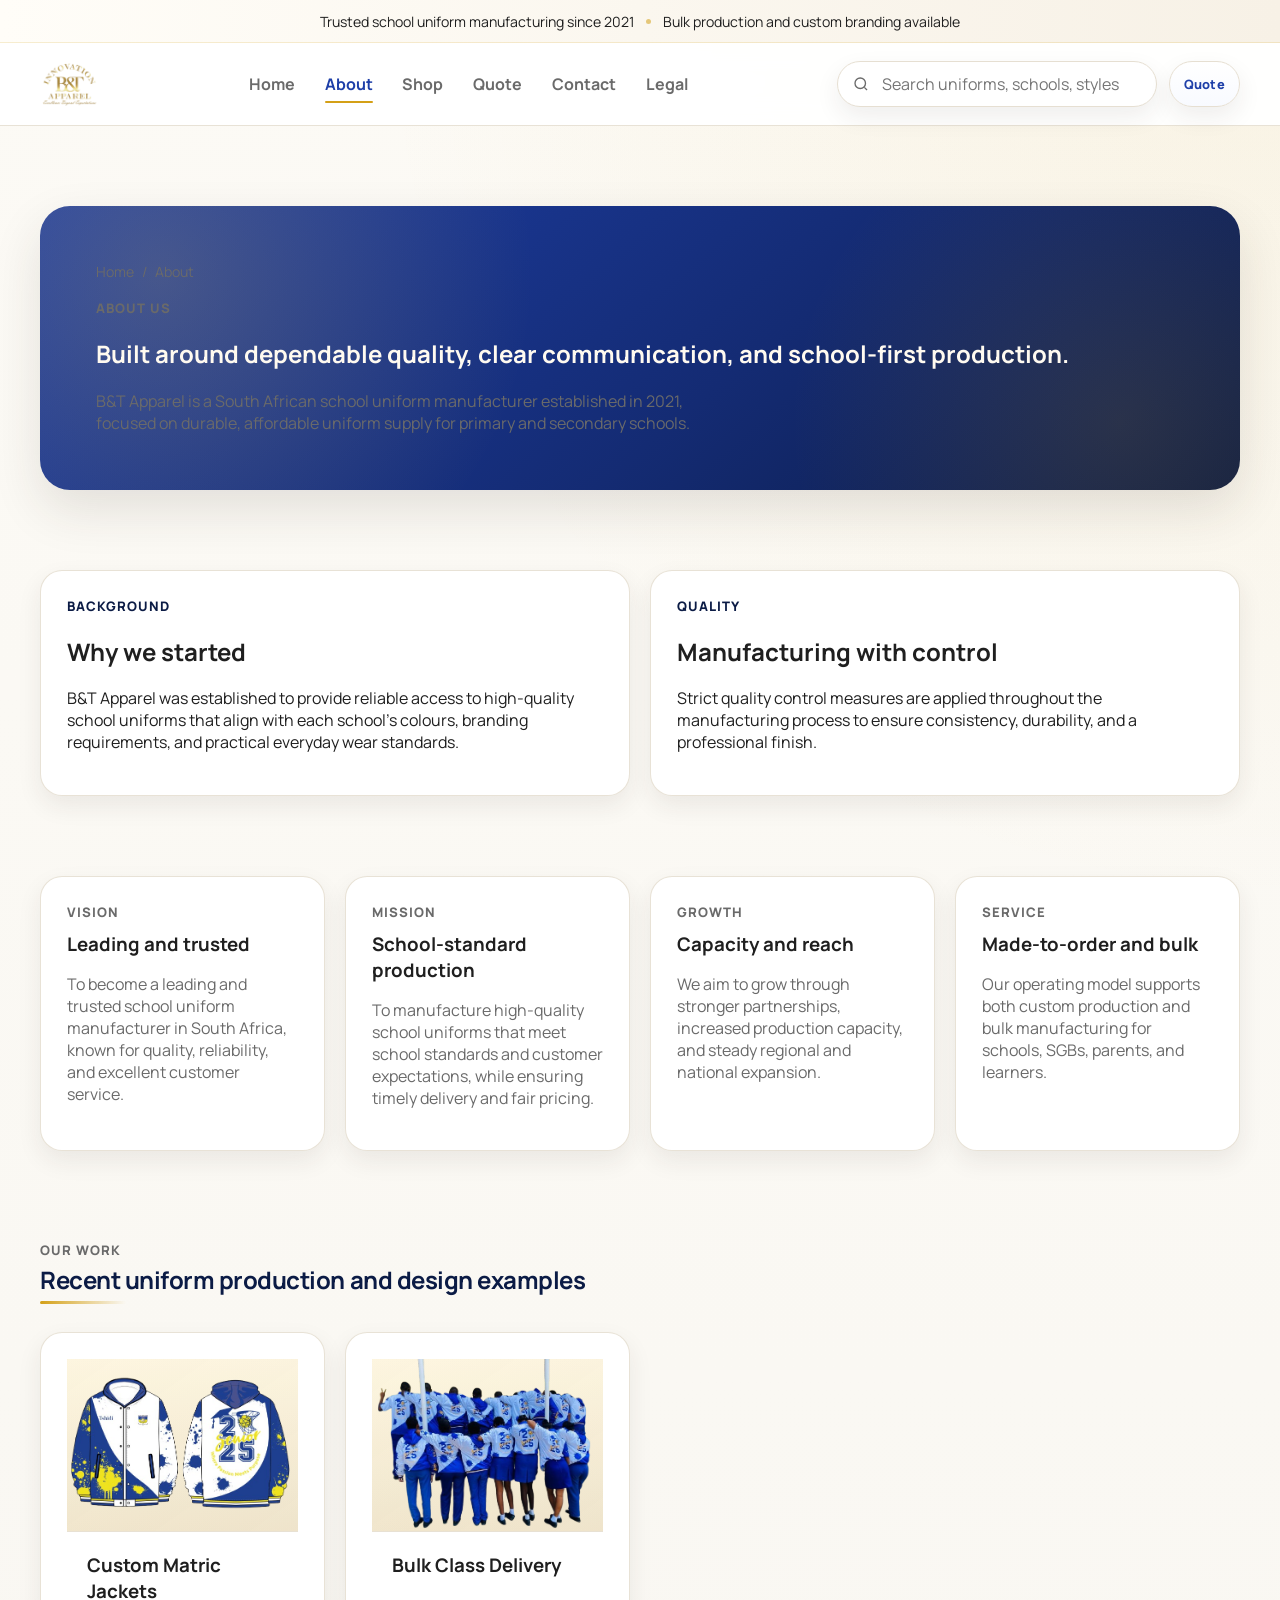
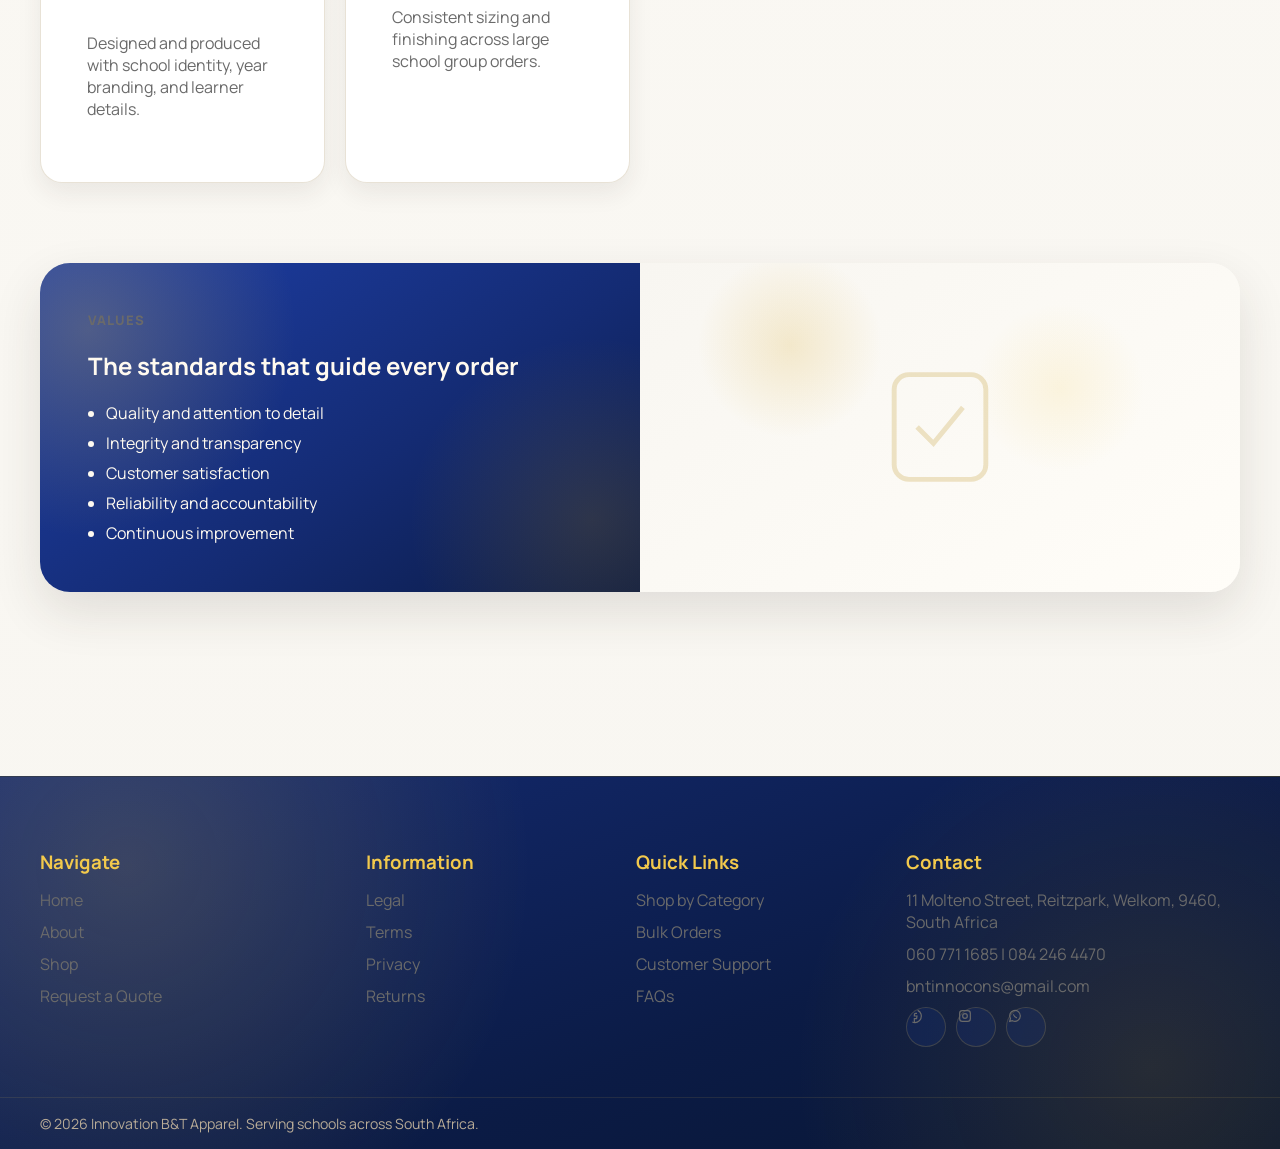
==== commit 4c4fbd6c: "Updated shop page, added blazer showcase images, removed unused archive images" ====
--- a/about.html
+++ b/about.html
@@ -1,13 +1,16 @@
-﻿<!DOCTYPE html>
+<!DOCTYPE html>
 <html lang="en">
 <head>
   <meta charset="UTF-8">
   <meta name="viewport" content="width=device-width, initial-scale=1.0">
+  <meta name="color-scheme" content="light">
   <title>About | B&amp;T Apparel</title>
   <link rel="preconnect" href="https://fonts.googleapis.com">
   <link rel="preconnect" href="https://fonts.gstatic.com" crossorigin>
   <link href="https://fonts.googleapis.com/css2?family=Manrope:wght@400;500;600;700;800&display=swap" rel="stylesheet">
   <link rel="stylesheet" href="styles.css">
+  <link rel="icon" type="image/png" sizes="256x256" href="assets/images/logo/logo-256.png">
+  <link rel="apple-touch-icon" href="assets/images/logo/logo-256.png">
 </head>
 <body>
   <div class="promo-bar">
@@ -20,7 +23,15 @@
 
   <header class="site-header">
     <div class="container header-shell">
-      <a class="brand" href="index.html"><span class="brand-mark">B</span><span class="brand-copy"><strong>Innovation B&amp;T Apparel</strong><small>Modern school uniform manufacturing and supply</small></span></a>
+      <a class="brand" href="index.html" aria-label="B and T Apparel home">
+        <img
+          class="brand-logo"
+          src="assets/images/logo/logo-256.png"
+          srcset="assets/images/logo/logo-256.png 256w, assets/images/logo/logo-512.png 512w, assets/images/logo/logo-1024.png 1024w"
+          sizes="(max-width: 767px) 44px, 52px"
+          alt="Innovation B and T Apparel logo"
+        >
+      </a>
       <nav class="nav-links" aria-label="Primary">
         <a href="index.html">Home</a>
         <a class="active" href="about.html">About</a>
@@ -168,7 +179,7 @@
         <div class="footer-block"><h3>Contact</h3><p>11 Molteno Street, Reitzpark, Welkom, 9460, South Africa</p><p>060 771 1685 | 084 246 4470</p><p>bntinnocons@gmail.com</p><div class="social-row"><a class="social-link" href="#" aria-label="Facebook"><svg viewBox="0 0 24 24" fill="none" stroke="currentColor" stroke-width="1.8"><path d="M15 8h-2a2 2 0 0 0-2 2v2h4l-.6 4H11v5"></path><path d="M16 3.5A9.5 9.5 0 1 1 8 21"></path></svg></a><a class="social-link" href="#" aria-label="Instagram"><svg viewBox="0 0 24 24" fill="none" stroke="currentColor" stroke-width="1.8"><rect x="4" y="4" width="16" height="16" rx="4"></rect><circle cx="12" cy="12" r="3.5"></circle><path d="M17.5 6.5h.01"></path></svg></a><a class="social-link" href="https://wa.me/27607711685?text=Hello%20B%26T%20Apparel%2C%20I%20would%20like%20a%20quotation." target="_blank" rel="noopener" aria-label="WhatsApp"><svg viewBox="0 0 24 24" fill="none" stroke="currentColor" stroke-width="1.8"><path d="M20 12a8 8 0 0 1-11.7 7L4 20l1.2-4.1A8 8 0 1 1 20 12Z"></path><path d="M9.5 9.5c1 3 2.5 4.5 5.5 5.5"></path></svg></a></div></div>
       </div>
     </div>
-    <div class="copyright-strip"><div class="container">Â© 2026 Innovation B&amp;T Apparel. Serving schools across South Africa.</div></div>
+    <div class="copyright-strip"><div class="container">© 2026 Innovation B&amp;T Apparel. Serving schools across South Africa.</div></div>
   </footer>
 
   <script src="main.js"></script>
@@ -179,3 +190,4 @@
 
 
 
+
--- a/styles.css
+++ b/styles.css
@@ -666,6 +666,17 @@
   font-size: clamp(1rem, 1.4vw, 1.14rem);
 }
 
+.hero-manufacturing-note {
+  margin-top: 14px !important;
+  padding: 12px 14px;
+  border-left: 3px solid rgba(var(--gold-soft-rgb), 0.8);
+  border-radius: 10px;
+  background: rgba(255, 255, 255, 0.12);
+  color: #f9f5ea !important;
+  font-size: 0.98rem !important;
+  font-weight: 700;
+}
+
 .hero-trust-strip {
   display: flex;
   flex-wrap: wrap;
@@ -839,6 +850,7 @@
   overflow-x: auto;
   padding-bottom: 6px;
   scrollbar-width: thin;
+  align-items: stretch;
 }
 
 .chip-row::-webkit-scrollbar {
@@ -852,9 +864,27 @@
 
 .category-tile {
   min-width: 150px;
-  display: grid;
+  min-height: 220px;
+  display: grid;
+  grid-template-rows: auto auto 1fr;
   gap: 12px;
   align-content: start;
+}
+
+.category-media {
+  width: 100%;
+  aspect-ratio: 4 / 3;
+  border-radius: 14px;
+  overflow: hidden;
+  border: 1px solid rgba(230, 223, 210, 0.9);
+  background: linear-gradient(180deg, #fffdf8, #f2ede4);
+}
+
+.category-media img {
+  width: 100%;
+  height: 100%;
+  object-fit: cover;
+  object-position: center;
 }
 
 .icon-wrap {
@@ -929,6 +959,56 @@
 .step-card p,
 .muted {
   color: var(--muted);
+}
+
+.trust-section {
+  background: linear-gradient(180deg, rgba(255, 255, 255, 0.5), rgba(242, 237, 228, 0.48));
+}
+
+.trust-grid {
+  align-items: stretch;
+}
+
+.trust-card {
+  display: grid;
+  gap: 12px;
+}
+
+.trust-icon {
+  width: 48px;
+  height: 48px;
+  border-radius: 14px;
+  display: grid;
+  place-items: center;
+  background: rgba(var(--brand-blue-rgb), 0.12);
+  color: var(--brand-blue);
+}
+
+.trust-icon svg {
+  width: 22px;
+  height: 22px;
+}
+
+.trust-testimonial {
+  margin-top: var(--space-4);
+  padding: 18px 20px;
+  border: 1px solid rgba(var(--gold-rgb), 0.3);
+  border-radius: var(--radius-sm);
+  background: #fffdf8;
+  box-shadow: var(--shadow-sm);
+}
+
+.trust-testimonial p {
+  margin: 0;
+  color: #3b3327;
+  font-weight: 600;
+}
+
+.trust-testimonial strong {
+  display: inline-block;
+  margin-top: 10px;
+  color: var(--brand-blue-ink);
+  font-size: 0.92rem;
 }
 
 .product-grid {
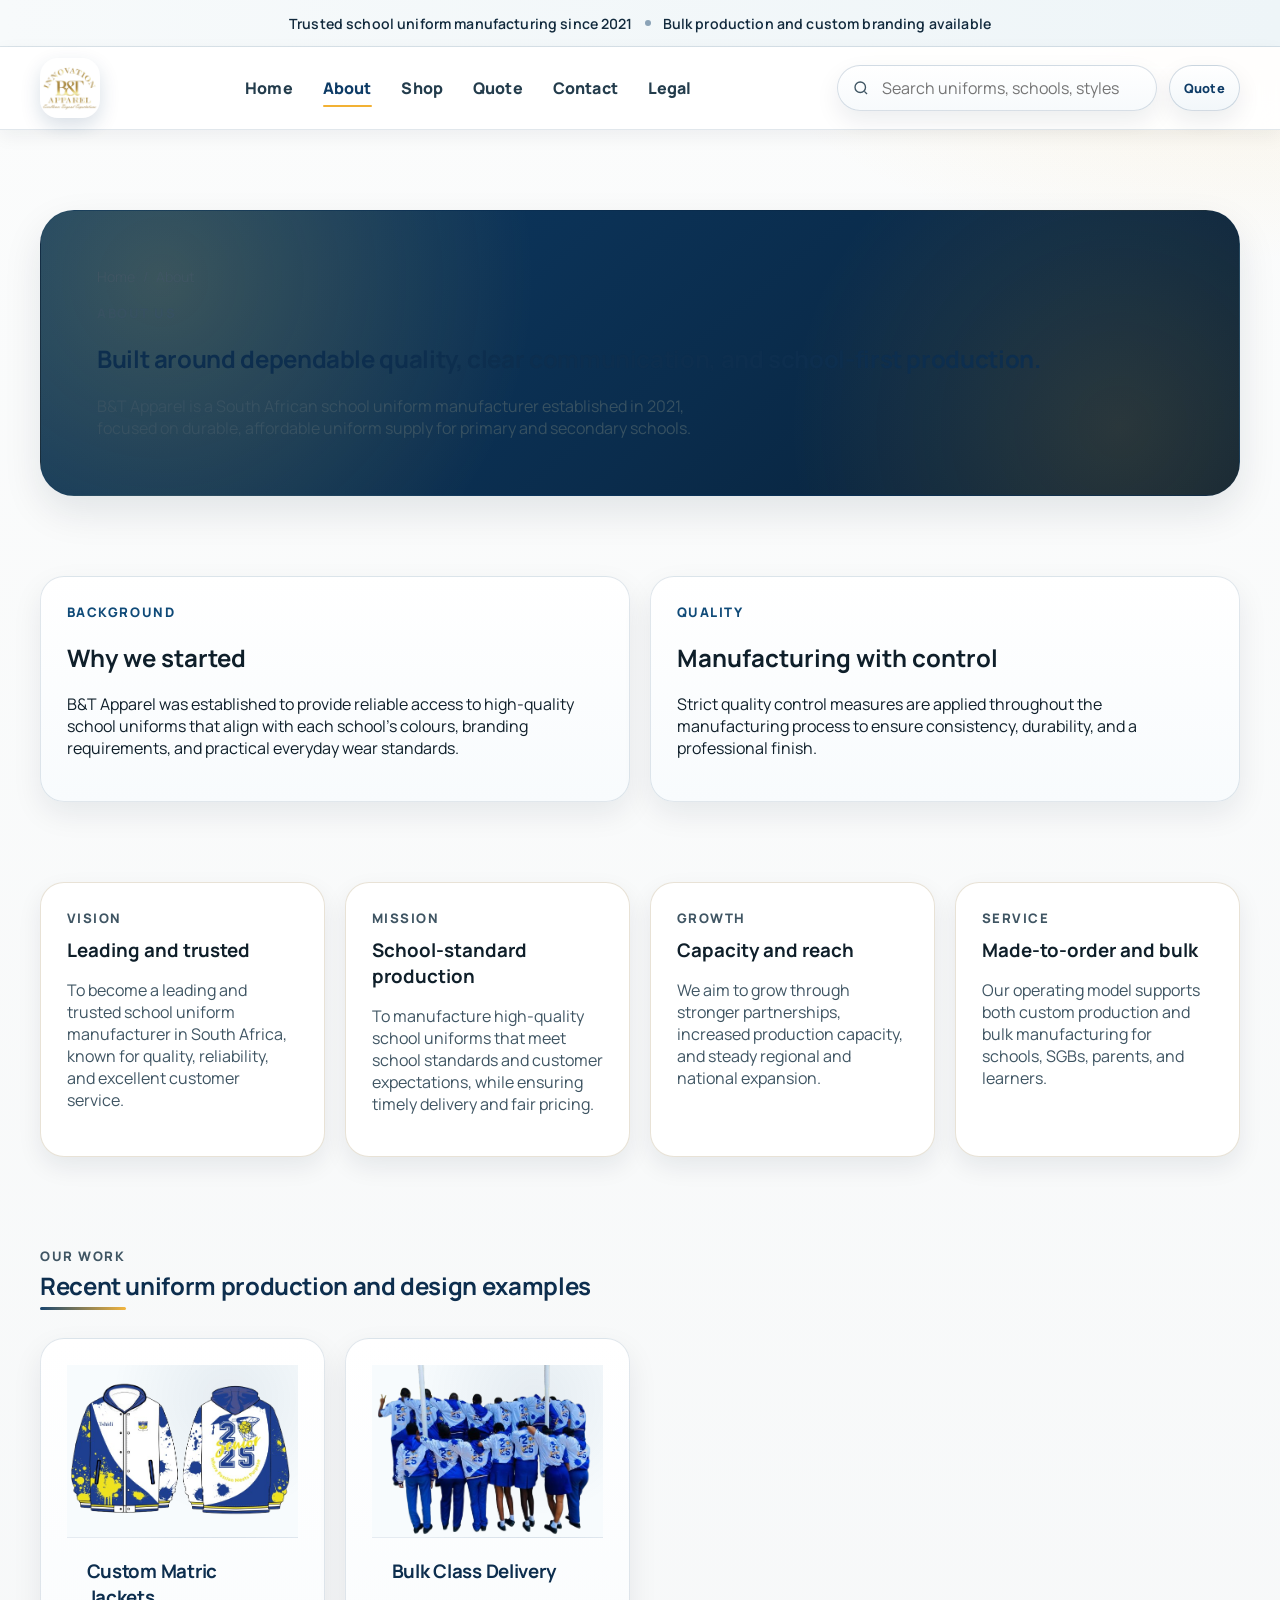
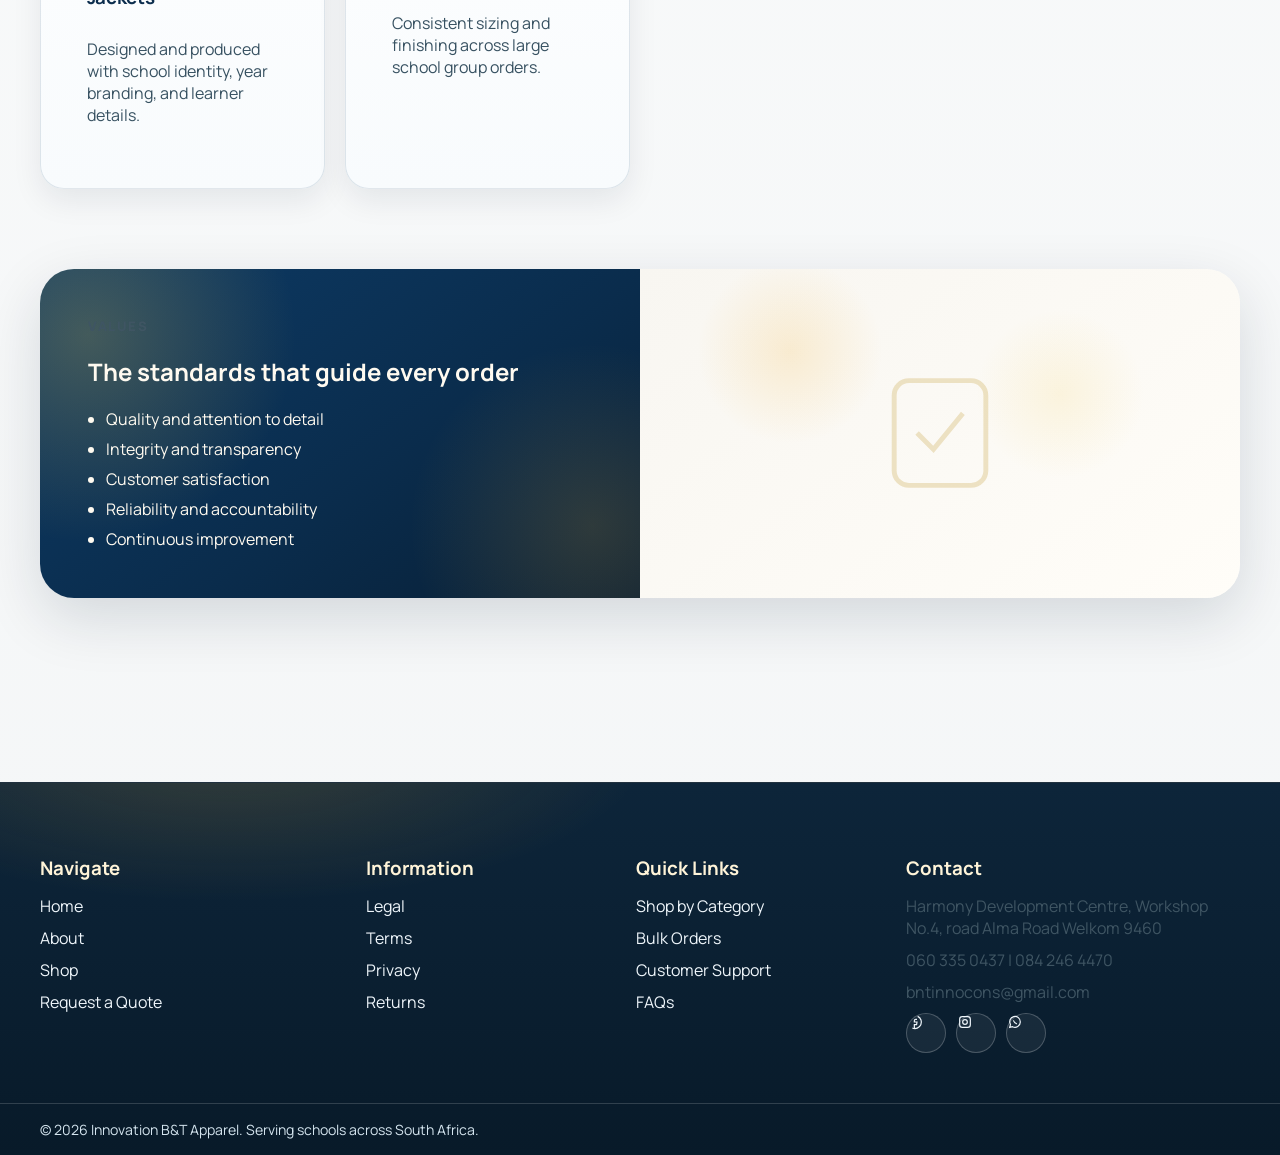
==== commit ac386b9c: "Website updates: SEO, modern UI refresh, content updates, asset path fixes" ====
--- a/about.html
+++ b/about.html
@@ -5,12 +5,33 @@
   <meta name="viewport" content="width=device-width, initial-scale=1.0">
   <meta name="color-scheme" content="light">
   <title>About | B&amp;T Apparel</title>
+  <meta name="description" content="Learn about Innovation B&amp;T Apparel, our school uniform production focus, custom branding process, and support for schools across South Africa.">
+  <meta name="robots" content="index,follow">
+  <link rel="canonical" href="https://www.example.com/about.html">
+  <meta property="og:type" content="website">
+  <meta property="og:title" content="About | B&amp;T Apparel">
+  <meta property="og:description" content="Company profile and school uniform production background for Innovation B&amp;T Apparel.">
+  <meta property="og:url" content="https://www.example.com/about.html">
+  <meta property="og:image" content="https://www.example.com/assets/assets/images/logo/logo-1024.png">
+  <meta name="twitter:card" content="summary_large_image">
+  <meta name="twitter:title" content="About | B&amp;T Apparel">
+  <meta name="twitter:description" content="Company profile and school uniform production background for Innovation B&amp;T Apparel.">
+  <meta name="twitter:image" content="https://www.example.com/assets/assets/images/logo/logo-1024.png">
   <link rel="preconnect" href="https://fonts.googleapis.com">
   <link rel="preconnect" href="https://fonts.gstatic.com" crossorigin>
   <link href="https://fonts.googleapis.com/css2?family=Manrope:wght@400;500;600;700;800&display=swap" rel="stylesheet">
   <link rel="stylesheet" href="styles.css">
-  <link rel="icon" type="image/png" sizes="256x256" href="assets/images/logo/logo-256.png">
-  <link rel="apple-touch-icon" href="assets/images/logo/logo-256.png">
+  <link rel="icon" type="image/png" sizes="256x256" href="assets/assets/images/logo/logo-256.png">
+  <link rel="apple-touch-icon" href="assets/assets/images/logo/logo-256.png">
+  <script type="application/ld+json">
+  {
+    "@context": "https://schema.org",
+    "@type": "Organization",
+    "name": "Innovation B&T Apparel",
+    "url": "https://www.example.com/",
+    "logo": "https://www.example.com/assets/assets/images/logo/logo-512.png"
+  }
+  </script>
 </head>
 <body>
   <div class="promo-bar">
@@ -26,8 +47,8 @@
       <a class="brand" href="index.html" aria-label="B and T Apparel home">
         <img
           class="brand-logo"
-          src="assets/images/logo/logo-256.png"
-          srcset="assets/images/logo/logo-256.png 256w, assets/images/logo/logo-512.png 512w, assets/images/logo/logo-1024.png 1024w"
+          src="assets/assets/images/logo/logo-256.png"
+          srcset="assets/assets/images/logo/logo-256.png 256w, assets/assets/images/logo/logo-512.png 512w, assets/assets/images/logo/logo-1024.png 1024w"
           sizes="(max-width: 767px) 44px, 52px"
           alt="Innovation B and T Apparel logo"
         >
@@ -131,14 +152,14 @@
         </div>
         <div class="product-grid">
           <article class="card product-card">
-            <div class="product-media"><img src="assets/images/showcase/jackets/white-blue-senior-2025-varsity-jacket.png" alt="Senior varsity jacket design"></div>
+            <div class="product-media"><img src="assets/assets/images/showcase/jackets/white-blue-senior-2025-varsity-jacket.png" alt="Senior varsity jacket design"></div>
             <div class="product-body">
               <h3>Custom Matric Jackets</h3>
               <p>Designed and produced with school identity, year branding, and learner details.</p>
             </div>
           </article>
           <article class="card product-card">
-            <div class="product-media"><img src="assets/images/showcase/groups/blue-senior-2025-uniform-group-photo.png" alt="Delivered class uniform set"></div>
+            <div class="product-media"><img src="assets/assets/images/showcase/groups/blue-senior-2025-uniform-group-photo.png" alt="Delivered class uniform set"></div>
             <div class="product-body">
               <h3>Bulk Class Delivery</h3>
               <p>Consistent sizing and finishing across large school group orders.</p>
@@ -176,14 +197,14 @@
         <div class="footer-block"><h3>Navigate</h3><a href="index.html">Home</a><a href="about.html">About</a><a href="shop.html">Shop</a><a href="quote.html">Request a Quote</a></div>
         <div class="footer-block"><h3>Information</h3><a href="legal.html">Legal</a><a href="legal/terms.html">Terms</a><a href="legal/privacy.html">Privacy</a><a href="legal/returns.html">Returns</a></div>
         <div class="footer-block"><h3>Quick Links</h3><a href="shop.html">Shop by Category</a><a href="quote.html">Bulk Orders</a><a href="contact.html">Customer Support</a><a href="legal/faq.html">FAQs</a></div>
-        <div class="footer-block"><h3>Contact</h3><p>11 Molteno Street, Reitzpark, Welkom, 9460, South Africa</p><p>060 771 1685 | 084 246 4470</p><p>bntinnocons@gmail.com</p><div class="social-row"><a class="social-link" href="#" aria-label="Facebook"><svg viewBox="0 0 24 24" fill="none" stroke="currentColor" stroke-width="1.8"><path d="M15 8h-2a2 2 0 0 0-2 2v2h4l-.6 4H11v5"></path><path d="M16 3.5A9.5 9.5 0 1 1 8 21"></path></svg></a><a class="social-link" href="#" aria-label="Instagram"><svg viewBox="0 0 24 24" fill="none" stroke="currentColor" stroke-width="1.8"><rect x="4" y="4" width="16" height="16" rx="4"></rect><circle cx="12" cy="12" r="3.5"></circle><path d="M17.5 6.5h.01"></path></svg></a><a class="social-link" href="https://wa.me/27607711685?text=Hello%20B%26T%20Apparel%2C%20I%20would%20like%20a%20quotation." target="_blank" rel="noopener" aria-label="WhatsApp"><svg viewBox="0 0 24 24" fill="none" stroke="currentColor" stroke-width="1.8"><path d="M20 12a8 8 0 0 1-11.7 7L4 20l1.2-4.1A8 8 0 1 1 20 12Z"></path><path d="M9.5 9.5c1 3 2.5 4.5 5.5 5.5"></path></svg></a></div></div>
+        <div class="footer-block"><h3>Contact</h3><p>Harmony Development Centre, Workshop No.4, road Alma Road Welkom 9460</p><p>060 335 0437 | 084 246 4470</p><p>bntinnocons@gmail.com</p><div class="social-row"><a class="social-link" href="#" aria-label="Facebook"><svg viewBox="0 0 24 24" fill="none" stroke="currentColor" stroke-width="1.8"><path d="M15 8h-2a2 2 0 0 0-2 2v2h4l-.6 4H11v5"></path><path d="M16 3.5A9.5 9.5 0 1 1 8 21"></path></svg></a><a class="social-link" href="#" aria-label="Instagram"><svg viewBox="0 0 24 24" fill="none" stroke="currentColor" stroke-width="1.8"><rect x="4" y="4" width="16" height="16" rx="4"></rect><circle cx="12" cy="12" r="3.5"></circle><path d="M17.5 6.5h.01"></path></svg></a><a class="social-link" href="https://wa.me/27603350437?text=Hello%20B%26T%20Apparel%2C%20I%20would%20like%20a%20quotation." target="_blank" rel="noopener" aria-label="WhatsApp"><svg viewBox="0 0 24 24" fill="none" stroke="currentColor" stroke-width="1.8"><path d="M20 12a8 8 0 0 1-11.7 7L4 20l1.2-4.1A8 8 0 1 1 20 12Z"></path><path d="M9.5 9.5c1 3 2.5 4.5 5.5 5.5"></path></svg></a></div></div>
       </div>
     </div>
     <div class="copyright-strip"><div class="container">© 2026 Innovation B&amp;T Apparel. Serving schools across South Africa.</div></div>
   </footer>
 
   <script src="main.js"></script>
-  <script src="assets/js/scroll-anim.js"></script>
+  <script src="assets/assets/js/scroll-anim.js"></script>
 </body>
 </html>
 
--- a/styles.css
+++ b/styles.css
@@ -1727,3 +1727,282 @@
   }
 }
 
+
+/* ----------------------------------------------------------
+   Modern Premium Refresh (non-breaking overrides)
+----------------------------------------------------------- */
+:root {
+  --bg: #f4f6f7;
+  --surface: #ffffff;
+  --surface-alt: #eef2f4;
+  --text: #0f1f2a;
+  --muted: #3f5563;
+  --line: #d8e0e6;
+  --brand-blue: #0d3b66;
+  --brand-blue-dark: #0a2c4c;
+  --brand-blue-ink: #081f35;
+  --brand-blue-rgb: 13, 59, 102;
+  --gold: #f2b134;
+  --gold-strong: #d38b08;
+  --gold-soft: #ffd27a;
+  --gold-rgb: 242, 177, 52;
+  --success: #2d8a63;
+  --shadow-sm: 0 10px 24px rgba(8, 31, 53, 0.08);
+  --shadow-md: 0 20px 60px rgba(8, 31, 53, 0.14);
+  --radius-sm: 16px;
+  --radius-md: 24px;
+  --radius-lg: 34px;
+}
+
+body {
+  background:
+    radial-gradient(1200px 500px at 0% -10%, rgba(13, 59, 102, 0.08), transparent 60%),
+    radial-gradient(900px 420px at 100% 0%, rgba(242, 177, 52, 0.12), transparent 62%),
+    linear-gradient(180deg, #fbfcfc 0%, #f4f6f7 100%);
+}
+
+.promo-bar {
+  background: linear-gradient(90deg, #f7fafb, #eef5f8);
+  border-bottom: 1px solid rgba(13, 59, 102, 0.12);
+  color: #122a3d;
+}
+
+.promo-inner {
+  min-height: 46px;
+  font-weight: 600;
+  letter-spacing: 0.01em;
+}
+
+.promo-divider {
+  width: 6px;
+  height: 6px;
+  background: rgba(13, 59, 102, 0.45);
+}
+
+.site-header {
+  background: rgba(255, 255, 255, 0.9);
+  border-bottom: 1px solid rgba(13, 59, 102, 0.12);
+  box-shadow: 0 6px 18px rgba(8, 31, 53, 0.06);
+}
+
+.brand-logo {
+  border-radius: 18px;
+  box-shadow: 0 8px 20px rgba(13, 59, 102, 0.16);
+  background: #fff;
+}
+
+.nav-links a {
+  color: #233c4c;
+  font-weight: 800;
+  letter-spacing: 0.01em;
+}
+
+.nav-links a.active,
+.nav-links a:hover {
+  color: var(--brand-blue);
+}
+
+.search-shell {
+  border: 1px solid rgba(13, 59, 102, 0.16);
+  background: linear-gradient(180deg, #ffffff, #f7fafc);
+}
+
+.icon-btn {
+  border: 1px solid rgba(13, 59, 102, 0.18);
+  background: linear-gradient(180deg, #ffffff, #f2f7fa);
+  color: var(--brand-blue);
+  transition: transform 0.18s ease, box-shadow 0.18s ease, border-color 0.18s ease;
+}
+
+.icon-btn:hover {
+  transform: translateY(-2px);
+  border-color: rgba(13, 59, 102, 0.35);
+  box-shadow: 0 12px 24px rgba(8, 31, 53, 0.14);
+}
+
+.hero-shell {
+  border: 1px solid rgba(13, 59, 102, 0.14);
+  background:
+    linear-gradient(130deg, rgba(13, 59, 102, 0.07), rgba(255, 255, 255, 0.96) 36%, rgba(242, 177, 52, 0.1)),
+    #fff;
+  box-shadow: var(--shadow-md);
+}
+
+.hero-shell::before,
+.hero-shell::after {
+  opacity: 0.48;
+}
+
+.hero-copy h1 {
+  color: #0d2e4e;
+  letter-spacing: -0.02em;
+}
+
+.hero-copy p {
+  color: #2f4a5a;
+}
+
+.hero-card {
+  border: 1px solid rgba(13, 59, 102, 0.16);
+  background: linear-gradient(180deg, #ffffff, #f4f8fb);
+}
+
+.hero-card h2 {
+  color: #0d2e4e;
+}
+
+.card,
+.product-card {
+  border: 1px solid rgba(13, 59, 102, 0.12);
+  background: linear-gradient(180deg, #ffffff, #f8fbfd);
+  box-shadow: 0 12px 30px rgba(8, 31, 53, 0.08);
+}
+
+.card:hover,
+.product-card:hover {
+  transform: translateY(-6px);
+  box-shadow: 0 22px 44px rgba(8, 31, 53, 0.16);
+  border-color: rgba(13, 59, 102, 0.24);
+}
+
+.product-media {
+  border-bottom: 1px solid rgba(13, 59, 102, 0.08);
+  background:
+    radial-gradient(circle at 70% 20%, rgba(13, 59, 102, 0.08), transparent 55%),
+    #f7fbfd;
+}
+
+.product-card h3,
+.section-head h2,
+.hero-banner h1 {
+  color: #0d2e4e;
+  letter-spacing: -0.015em;
+}
+
+.product-card p,
+.hero-banner p,
+.section-copy p {
+  color: #375161;
+}
+
+.btn {
+  border-radius: 999px;
+  font-weight: 800;
+  letter-spacing: 0.01em;
+  transition: transform 0.18s ease, box-shadow 0.18s ease, filter 0.18s ease;
+}
+
+.btn:hover {
+  transform: translateY(-2px);
+}
+
+.btn-primary {
+  background: linear-gradient(135deg, #0d3b66, #145485);
+  border-color: rgba(13, 59, 102, 0.55);
+  box-shadow: 0 12px 24px rgba(13, 59, 102, 0.24);
+}
+
+.btn-primary:hover {
+  background: linear-gradient(135deg, #114a7f, #1a639b);
+  filter: saturate(1.06);
+}
+
+.btn-secondary {
+  background: linear-gradient(180deg, #ffffff, #eef4f7);
+  border-color: rgba(13, 59, 102, 0.42);
+  color: #123247;
+}
+
+.btn-secondary:hover {
+  background: linear-gradient(180deg, #ffffff, #e5eef3);
+  border-color: rgba(13, 59, 102, 0.58);
+}
+
+.section-label {
+  color: #0f4a78;
+  letter-spacing: 0.12em;
+}
+
+.title-rule {
+  background: linear-gradient(90deg, #0d3b66, #f2b134);
+  opacity: 0.95;
+}
+
+.hero-banner,
+.support-card,
+.help-wrap {
+  border: 1px solid rgba(13, 59, 102, 0.13);
+  box-shadow: 0 16px 38px rgba(8, 31, 53, 0.1);
+}
+
+.site-footer {
+  background:
+    radial-gradient(700px 260px at 18% -10%, rgba(242, 177, 52, 0.18), transparent 60%),
+    linear-gradient(180deg, #0d253a, #081a29);
+  color: #eaf3f8;
+  border-top: 1px solid rgba(255, 255, 255, 0.1);
+}
+
+.site-footer a {
+  color: #eff6fb;
+}
+
+.site-footer a:hover {
+  color: #ffd27a;
+}
+
+.site-footer .footer-block h3 {
+  color: #fff4d8;
+}
+
+.social-link {
+  border: 1px solid rgba(255, 255, 255, 0.22);
+  background: rgba(255, 255, 255, 0.06);
+}
+
+.social-link:hover {
+  background: rgba(255, 255, 255, 0.14);
+  color: #ffd27a;
+}
+
+.copyright-strip {
+  border-top: 1px solid rgba(255, 255, 255, 0.16);
+  color: #d4e4ee;
+}
+
+.hero-shell,
+.card,
+.product-card,
+.hero-banner,
+.support-card,
+.help-wrap {
+  animation: riseIn 520ms ease both;
+}
+
+@keyframes riseIn {
+  from {
+    opacity: 0;
+    transform: translateY(12px);
+  }
+  to {
+    opacity: 1;
+    transform: translateY(0);
+  }
+}
+
+@media (max-width: 767px) {
+  .promo-inner {
+    font-size: 0.8rem;
+  }
+
+  .hero-shell,
+  .hero-banner,
+  .card,
+  .product-card {
+    border-radius: 18px;
+  }
+
+  .btn {
+    min-height: 46px;
+  }
+}
